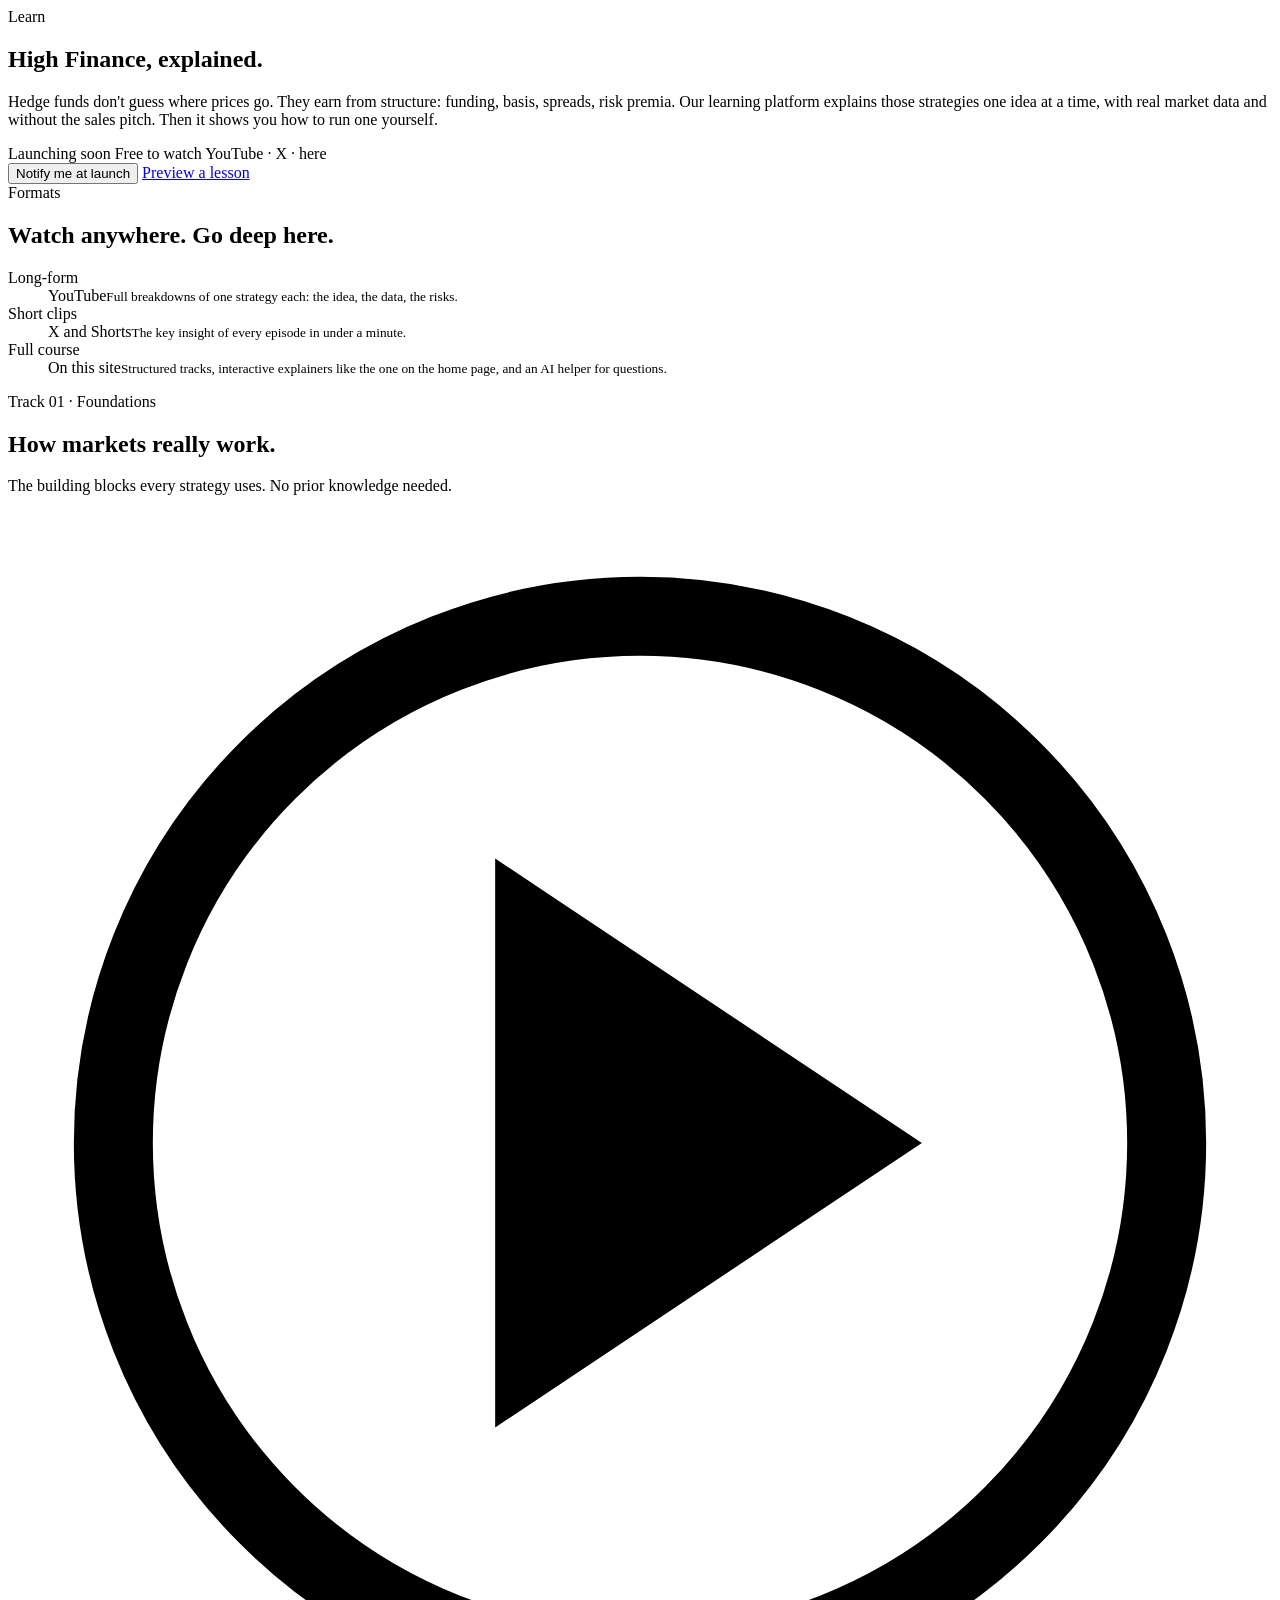
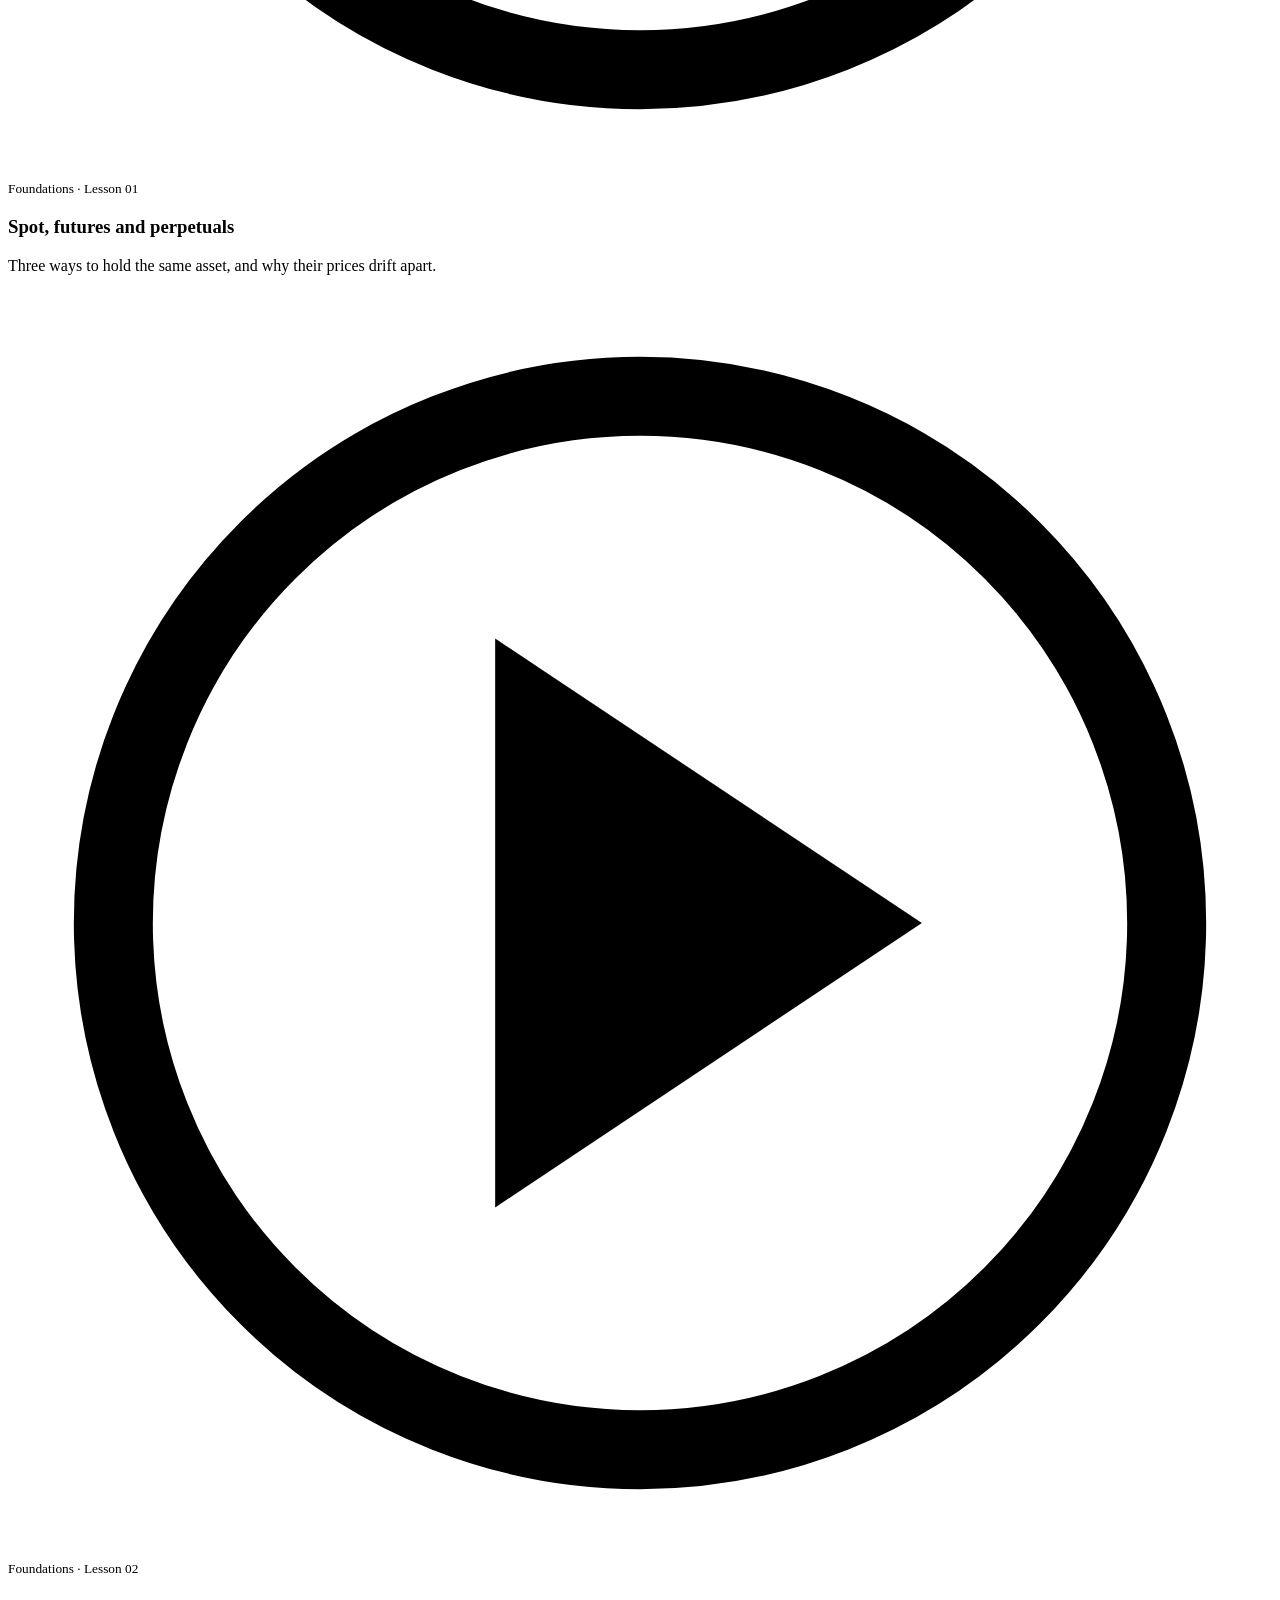
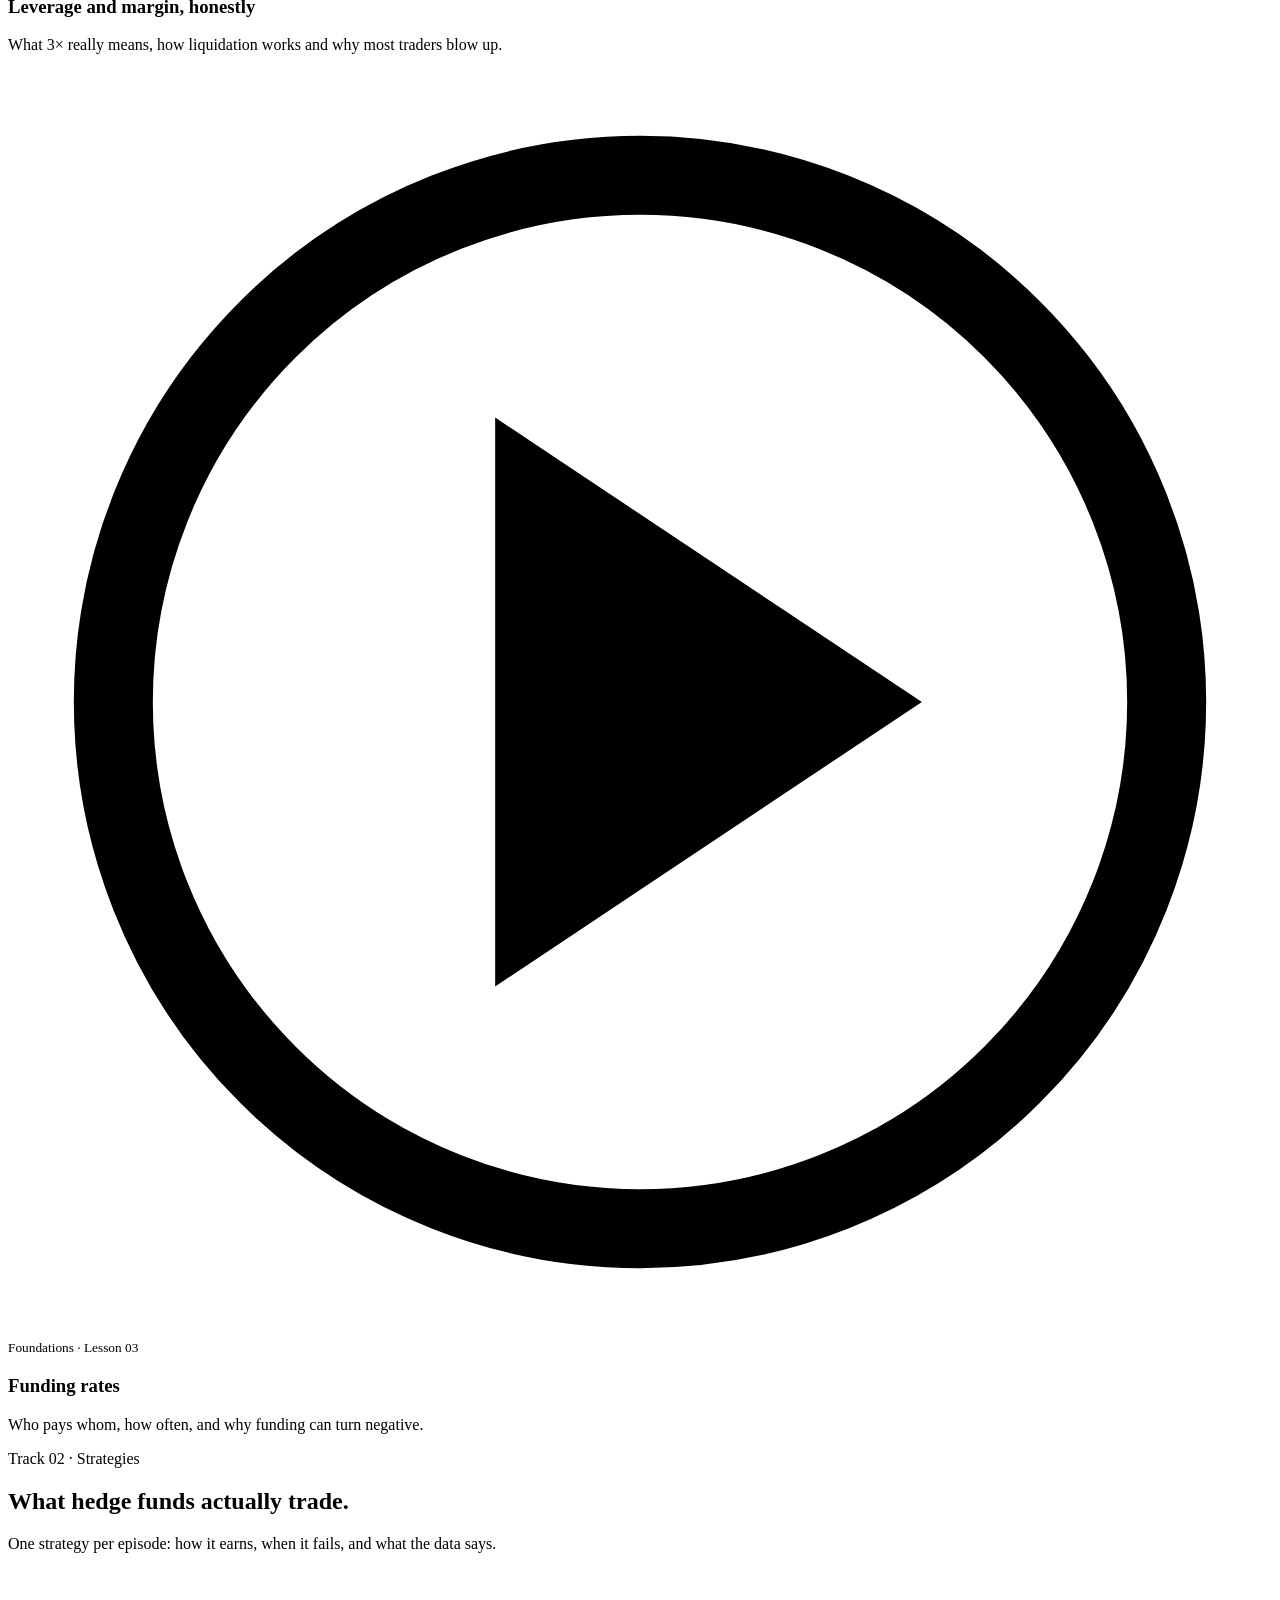
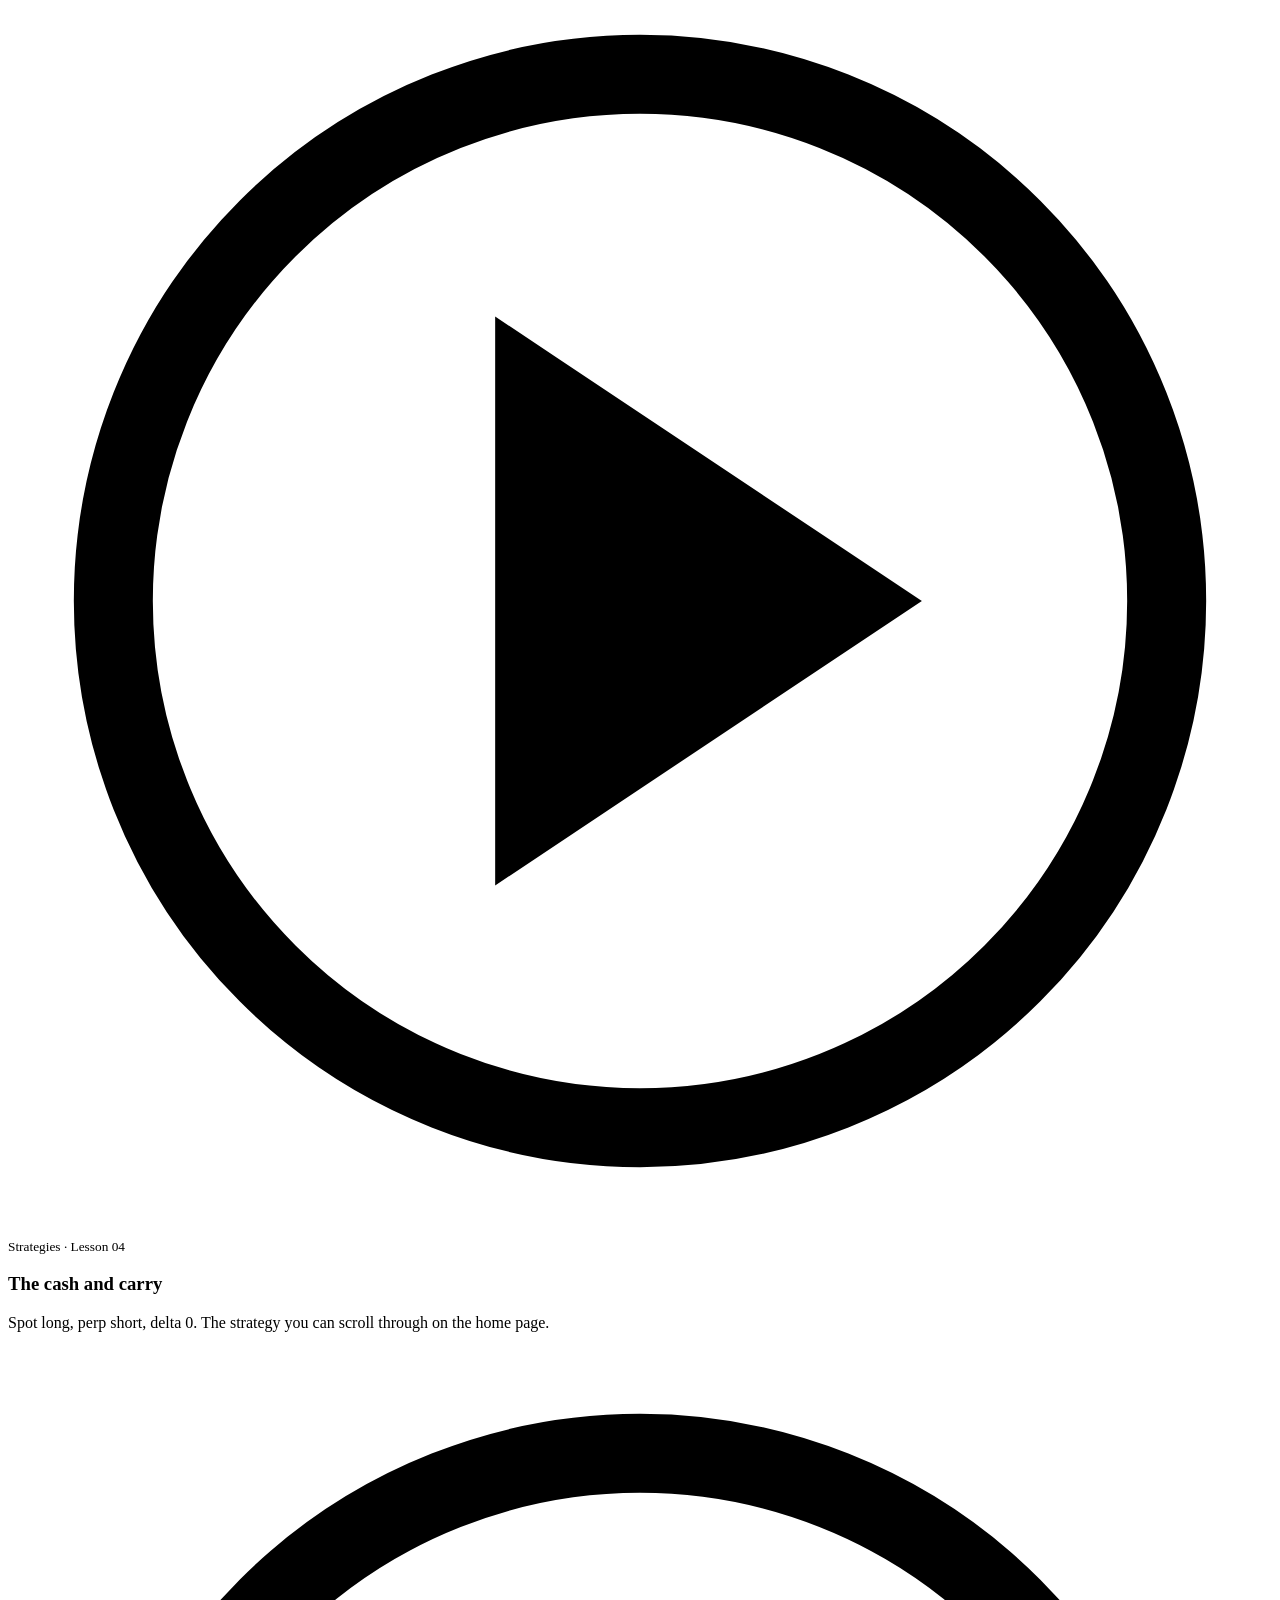
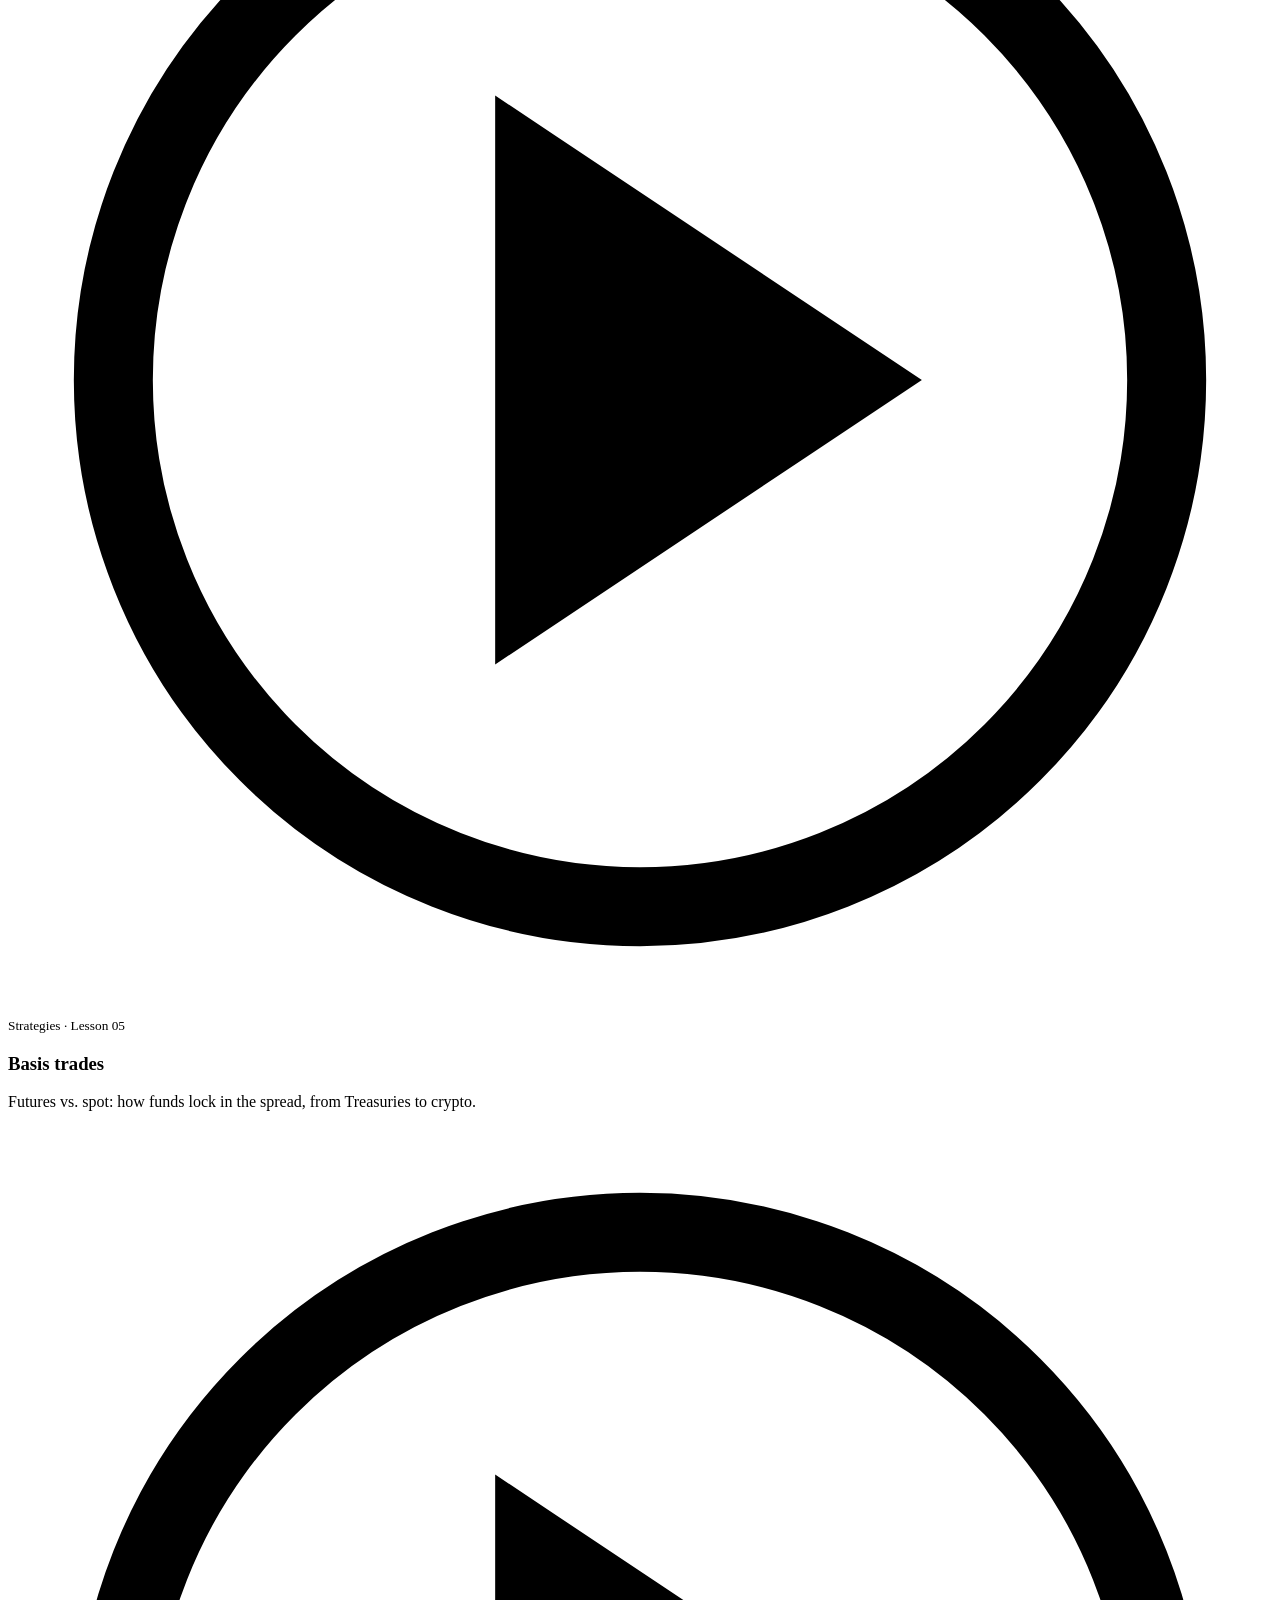
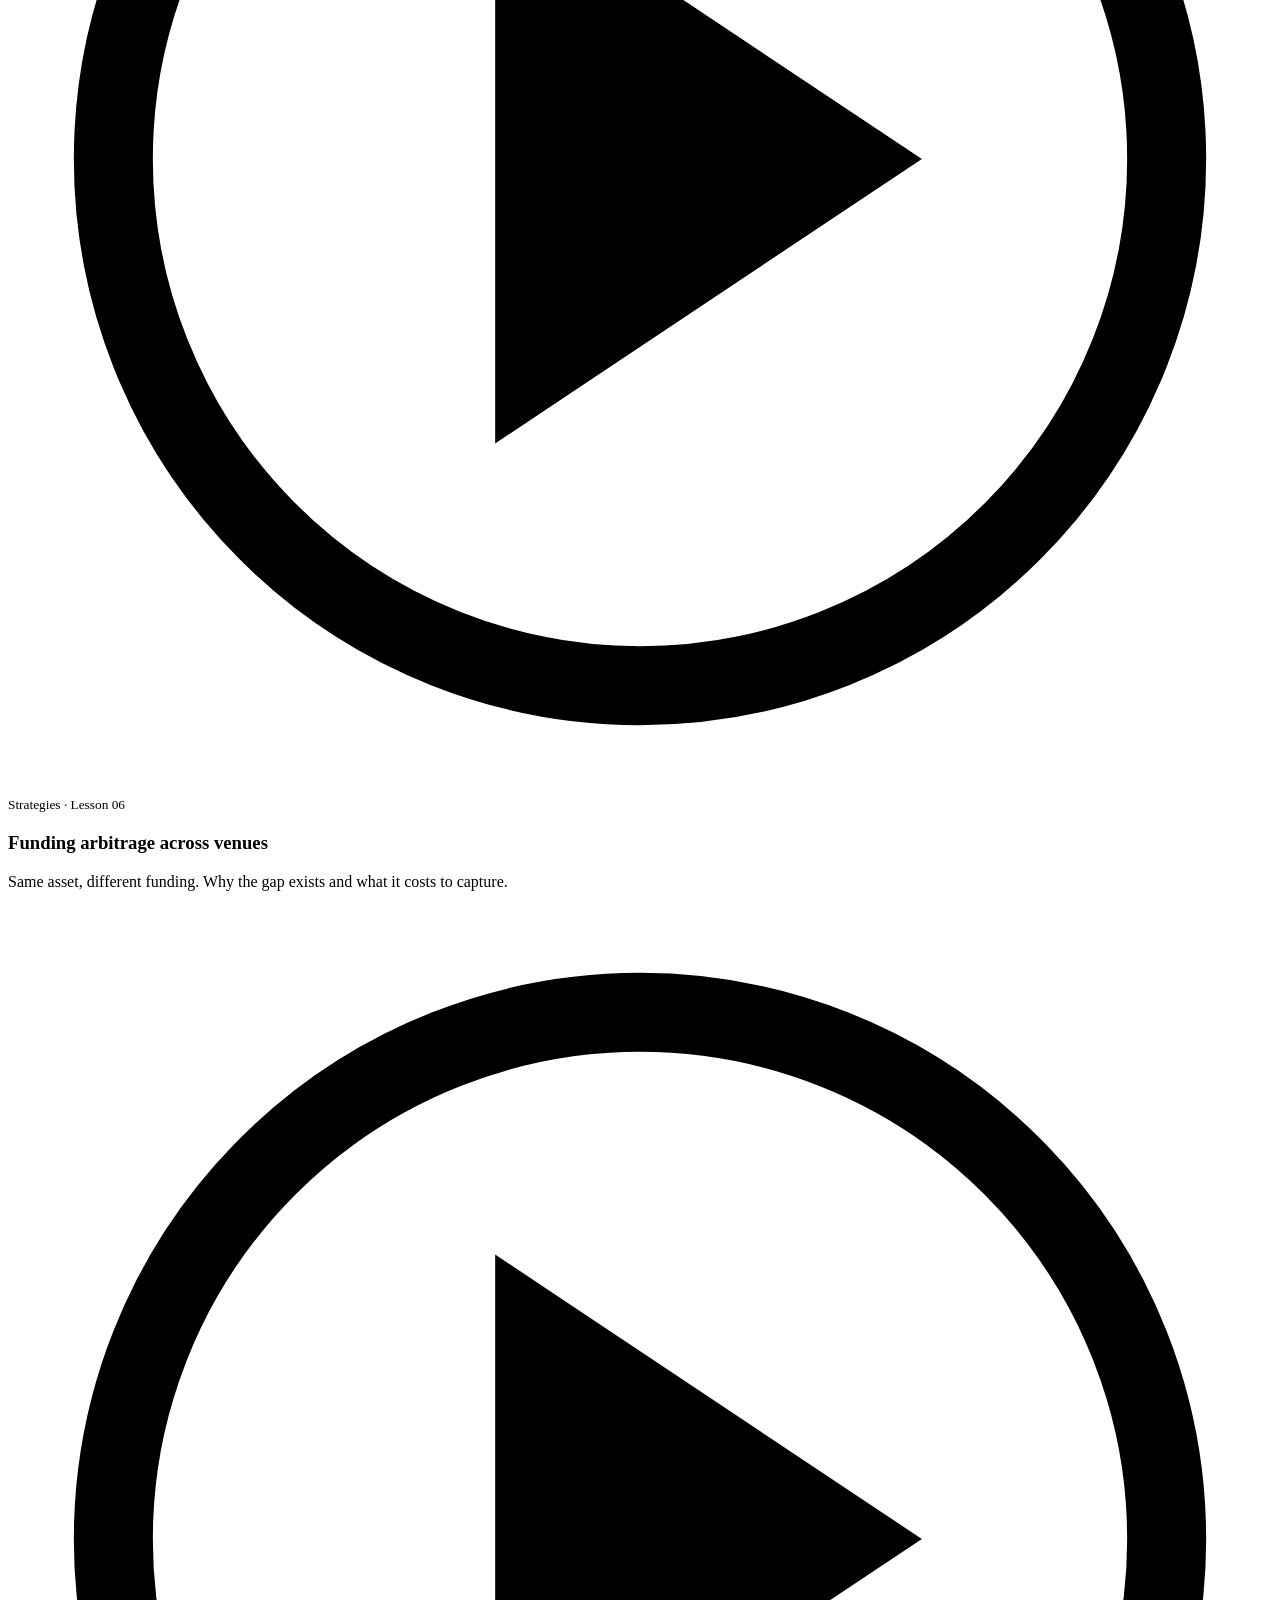
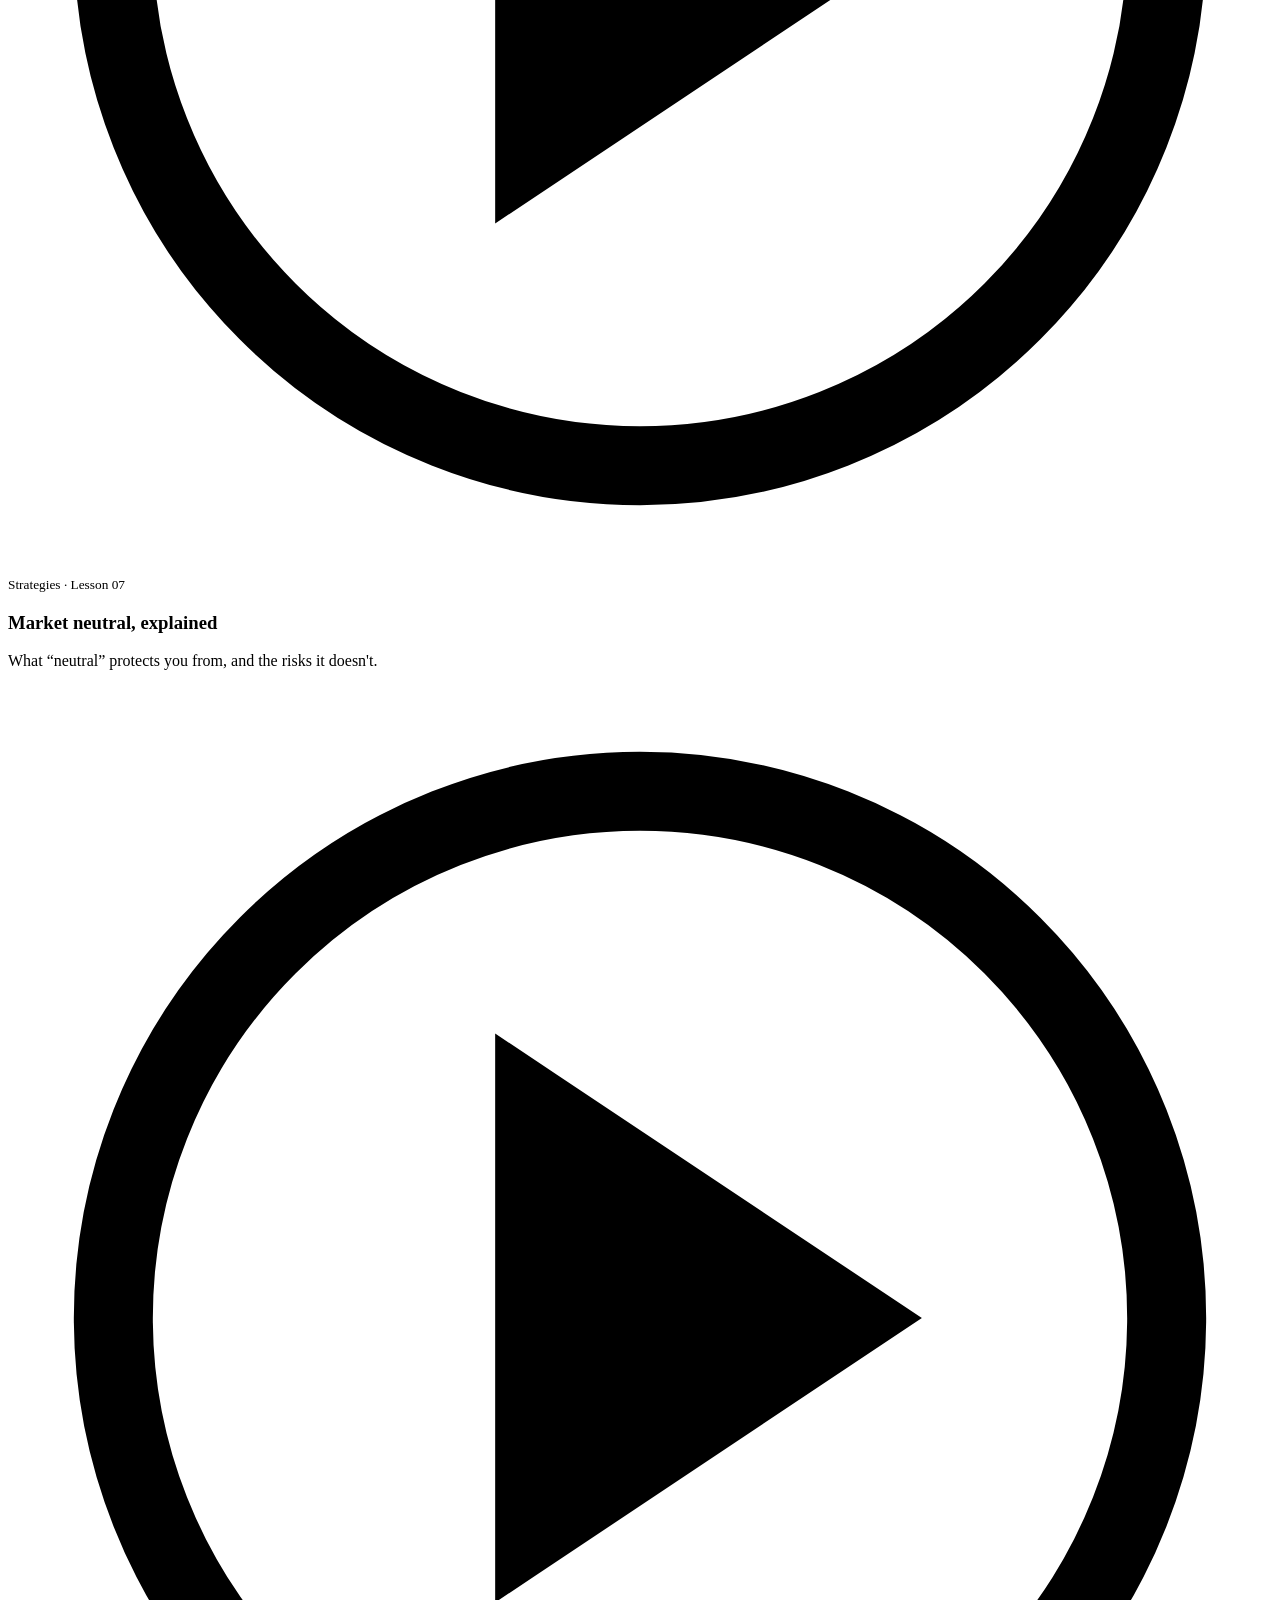
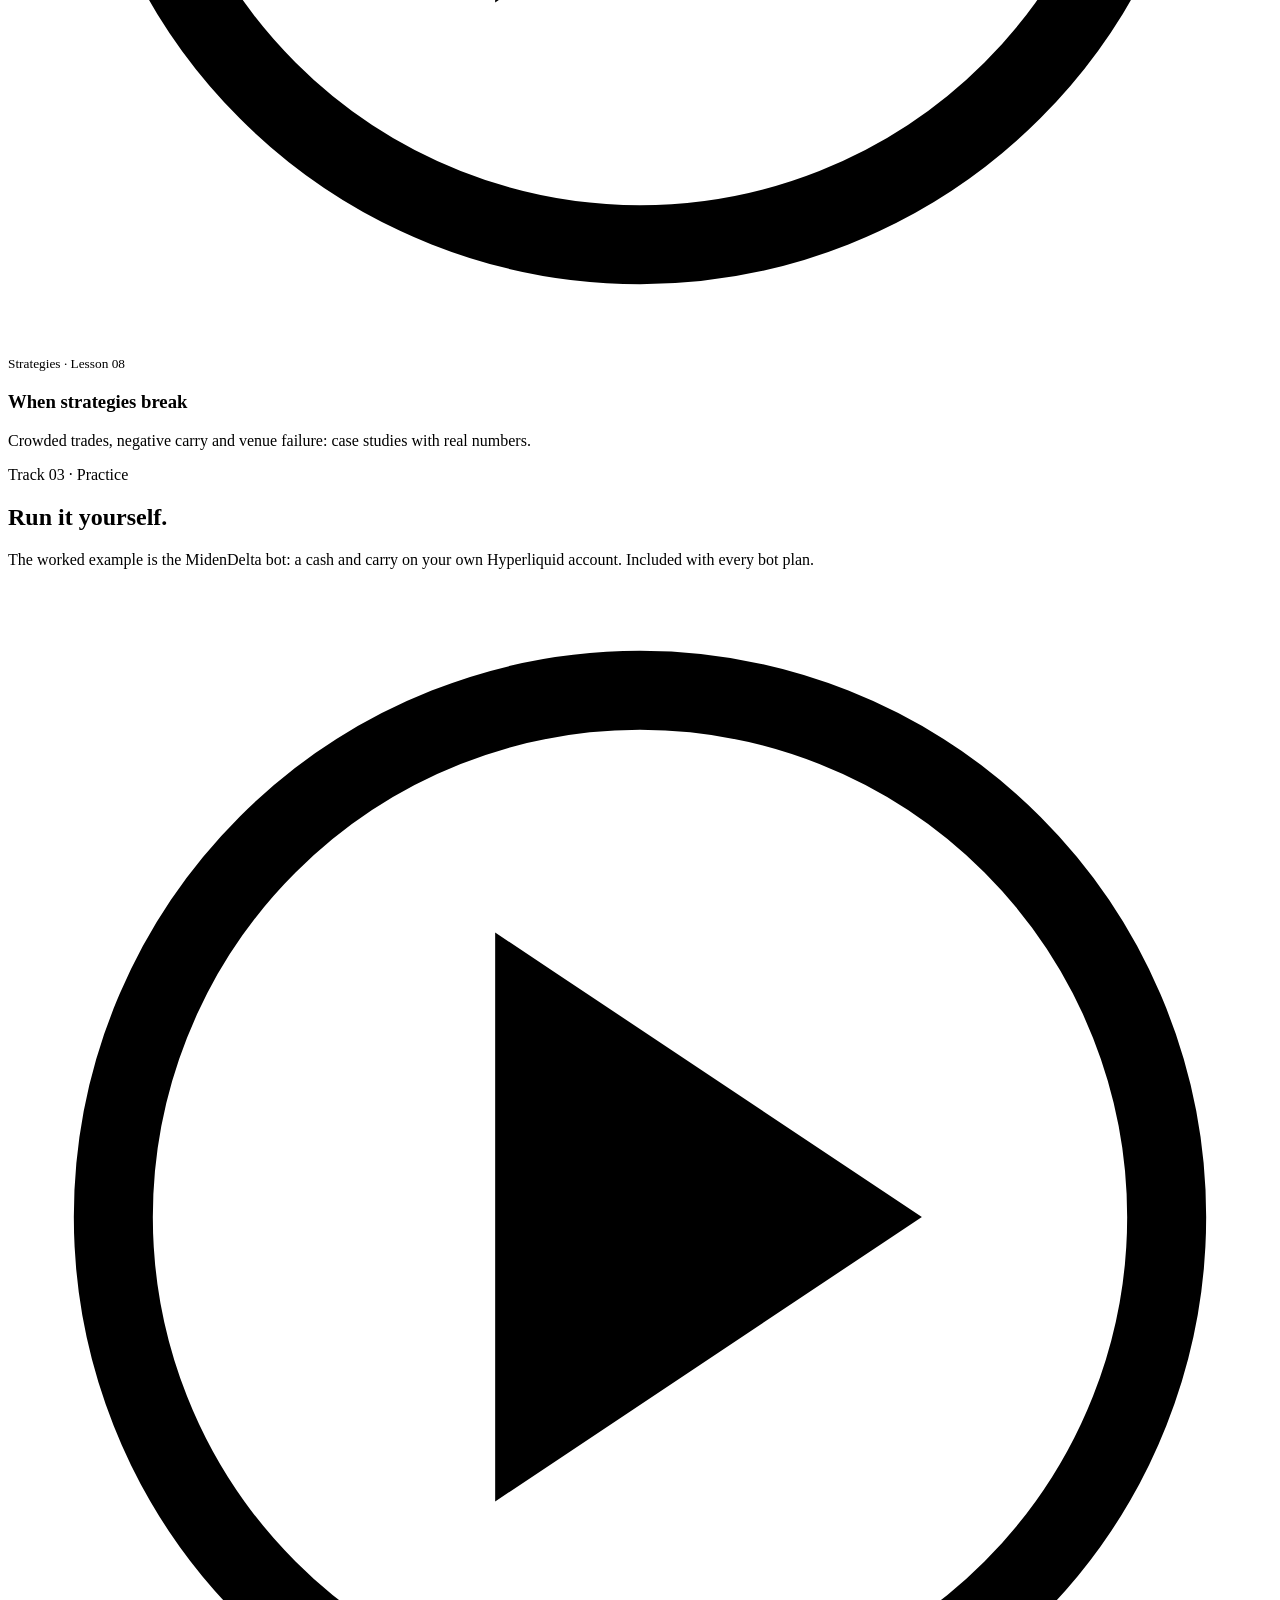
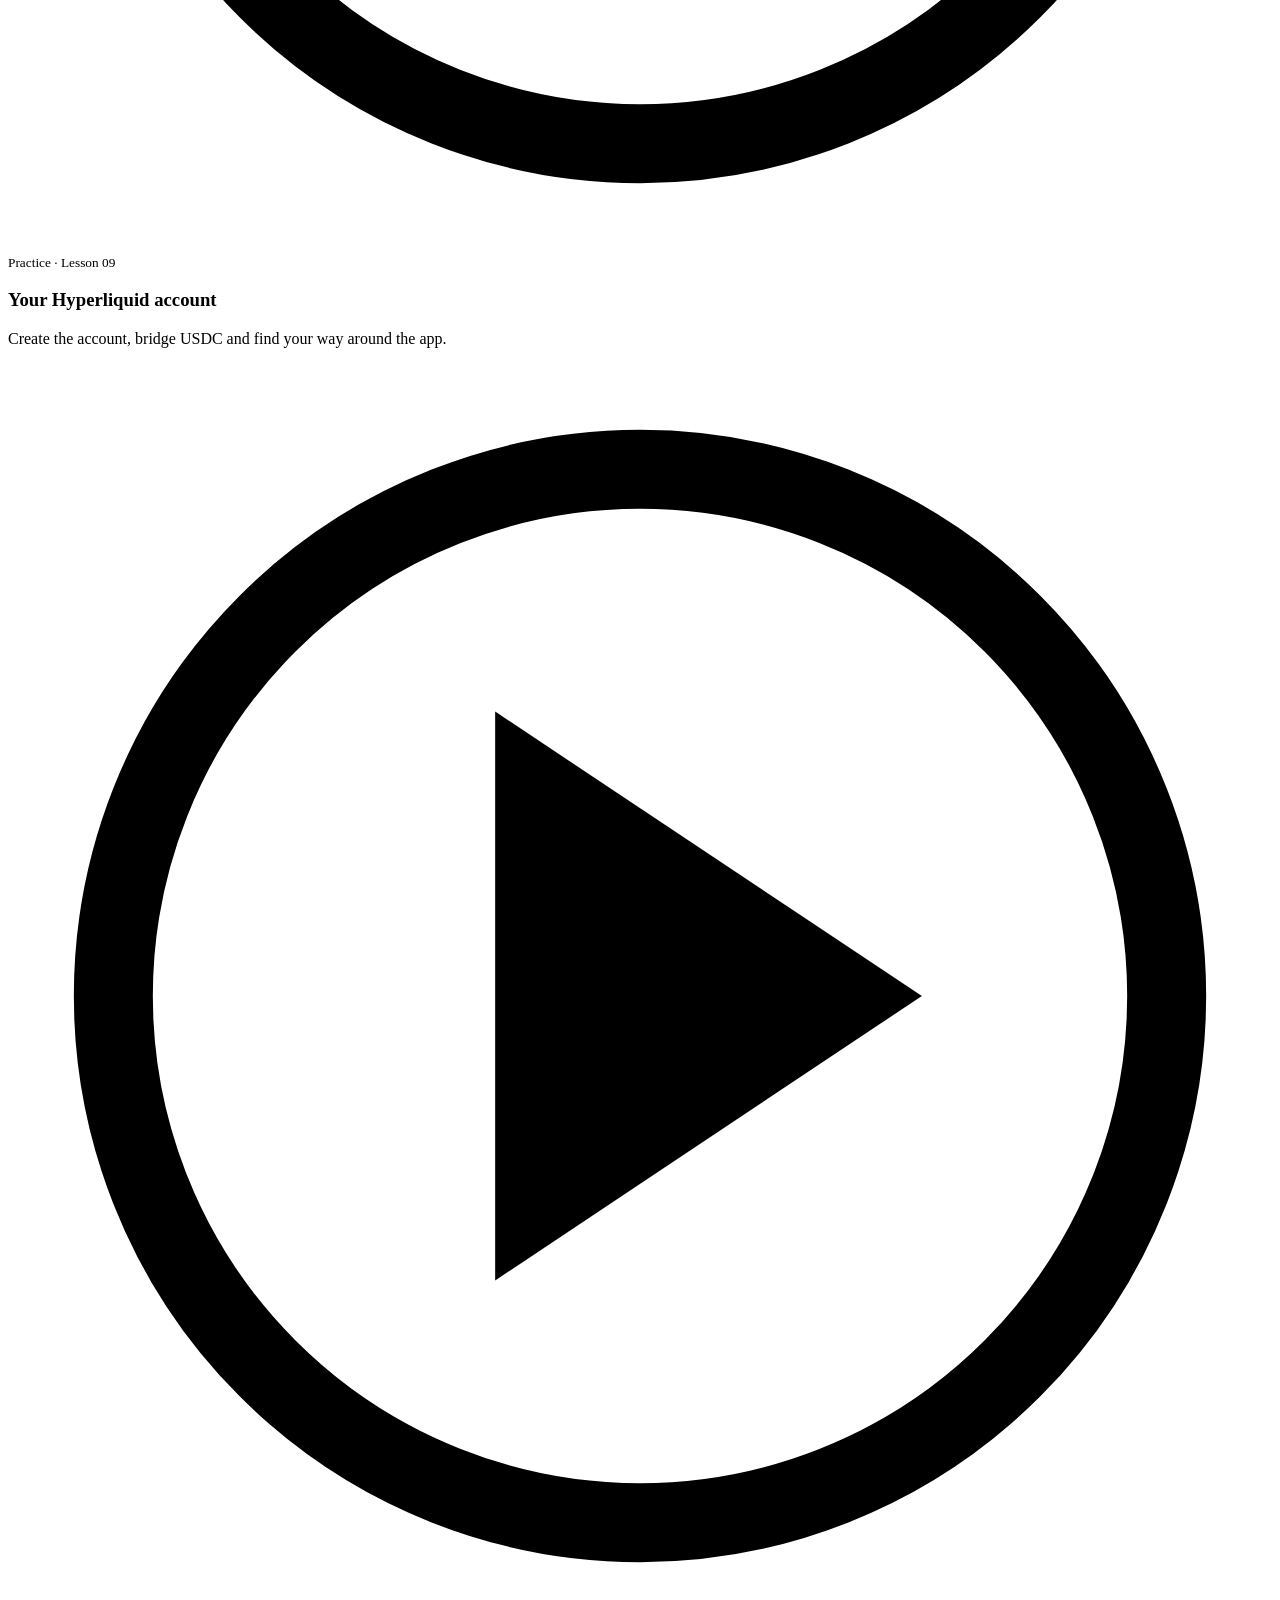
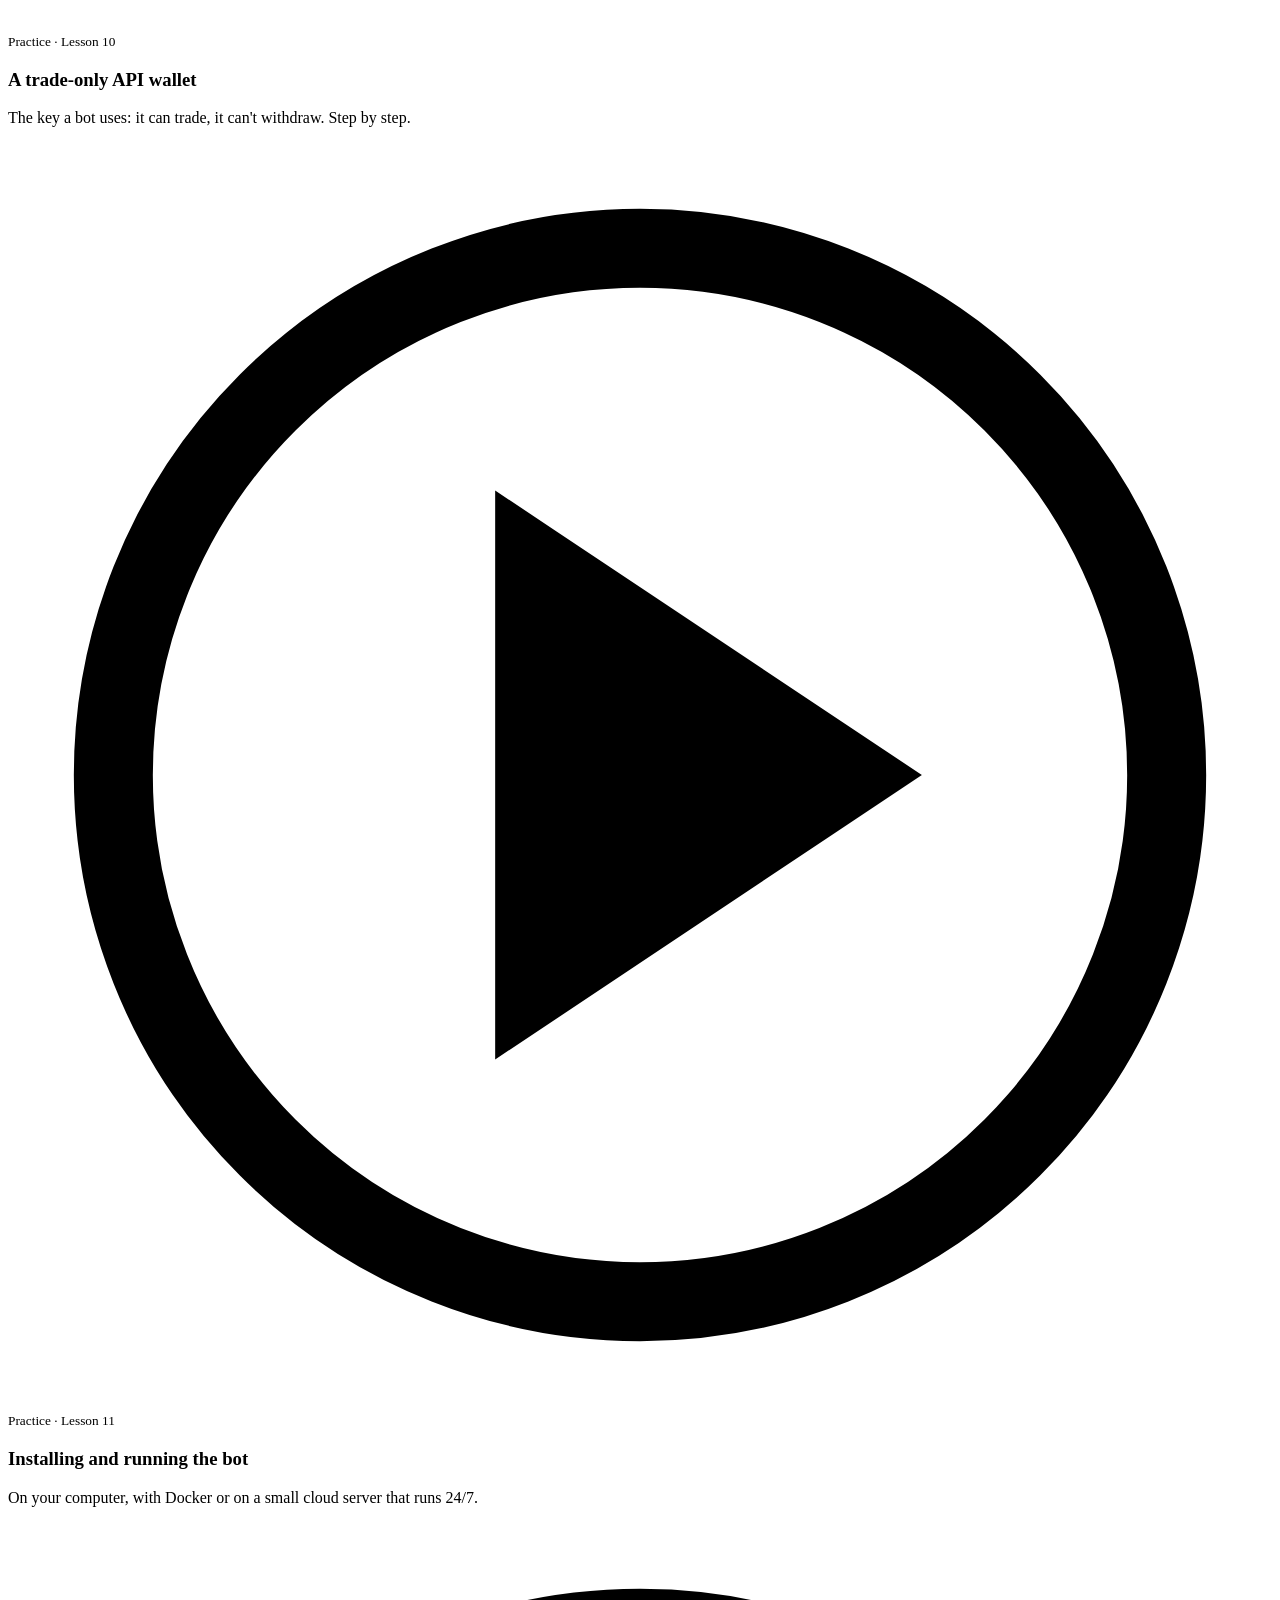
==== site/learn.html @ 09900211 "Reposition site as High Finance learning platform + bot - Launch popup now collects emails for the l" ====
<!doctype html>
<html lang="en">
<head>
  <meta charset="utf-8" />
  <meta name="viewport" content="width=device-width, initial-scale=1, viewport-fit=cover" />
  <title>Learn · High Finance, explained · MidenDelta</title>
  <meta name="description" content="The MidenDelta learning platform: how hedge funds actually make money, explained with real data. Free videos on YouTube and X, the full course and an AI helper here." />
  <meta name="theme-color" content="#000000" />
  <link rel="icon" href="data:image/svg+xml,%3Csvg xmlns='http://www.w3.org/2000/svg' viewBox='-50 -50 100 100'%3E%3Ccircle r='44' fill='none' stroke='%23a0a0a0' stroke-width='6'/%3E%3Cpath d='M0,-44 L38.105,22 L-38.105,22 Z' fill='none' stroke='%23a0a0a0' stroke-width='7' stroke-linejoin='miter'/%3E%3C/svg%3E" />
  <link rel="stylesheet" href="assets/css/fonts.css" />
  <link rel="stylesheet" href="assets/css/site.css" />
  <script type="importmap">{ "imports": { "lenis": "./assets/vendor/lenis.mjs" } }</script>
</head>
<body data-page="learn">
<main id="main">
  <section class="page-hero">
    <div class="wrap" style="position:relative">
      <span class="eyebrow reveal">Learn</span>
      <h1 class="reveal" data-delay="1">High Finance, explained.</h1>
      <p class="reveal" data-delay="2">Hedge funds don't guess where prices go. They earn from structure: funding, basis, spreads, risk premia. Our learning platform explains those strategies one idea at a time, with real market data and without the sales pitch. Then it shows you how to run one yourself.</p>
      <div class="status-strip reveal" data-delay="3">
        <span class="status-pill"><span class="dot ok"></span>Launching soon</span>
        <span class="status-pill">Free to watch</span>
        <span class="status-pill">YouTube · X · here</span>
      </div>
      <div class="hero-actions reveal" data-delay="3">
        <button type="button" class="btn btn-primary" data-notify>Notify me at launch</button>
        <a class="btn btn-ghost" href="./">Preview a lesson</a>
      </div>
    </div>
  </section>

  <section class="section" style="padding-top:0">
    <div class="wrap">
      <div class="section-head reveal"><span class="eyebrow">Formats</span><h2>Watch anywhere. Go deep here.</h2></div>
      <dl class="terms three reveal" data-delay="1">
        <div class="term"><dt>Long-form</dt><dd>YouTube<small>Full breakdowns of one strategy each: the idea, the data, the risks.</small></dd></div>
        <div class="term"><dt>Short clips</dt><dd>X and Shorts<small>The key insight of every episode in under a minute.</small></dd></div>
        <div class="term"><dt>Full course</dt><dd>On this site<small>Structured tracks, interactive explainers like the one on the home page, and an AI helper for questions.</small></dd></div>
      </dl>
    </div>
  </section>

  <section class="section" style="padding-top:0">
    <div class="wrap">
      <div class="section-head reveal"><span class="eyebrow">Track 01 · Foundations</span><h2>How markets really work.</h2><p>The building blocks every strategy uses. No prior knowledge needed.</p></div>
      <div class="modules">
        <article class="module reveal">
          <div class="thumb"><svg viewBox="0 0 24 24" fill="none" stroke="currentColor" stroke-width="1.5" aria-hidden="true"><circle cx="12" cy="12" r="10"/><path d="m10 8 6 4-6 4z" fill="currentColor"/></svg></div>
          <div class="body"><small>Foundations · Lesson 01</small><h3>Spot, futures and perpetuals</h3><p>Three ways to hold the same asset, and why their prices drift apart.</p></div>
        </article>
        <article class="module reveal">
          <div class="thumb"><svg viewBox="0 0 24 24" fill="none" stroke="currentColor" stroke-width="1.5" aria-hidden="true"><circle cx="12" cy="12" r="10"/><path d="m10 8 6 4-6 4z" fill="currentColor"/></svg></div>
          <div class="body"><small>Foundations · Lesson 02</small><h3>Leverage and margin, honestly</h3><p>What 3× really means, how liquidation works and why most traders blow up.</p></div>
        </article>
        <article class="module reveal">
          <div class="thumb"><svg viewBox="0 0 24 24" fill="none" stroke="currentColor" stroke-width="1.5" aria-hidden="true"><circle cx="12" cy="12" r="10"/><path d="m10 8 6 4-6 4z" fill="currentColor"/></svg></div>
          <div class="body"><small>Foundations · Lesson 03</small><h3>Funding rates</h3><p>Who pays whom, how often, and why funding can turn negative.</p></div>
        </article>
      </div>
    </div>
  </section>

  <section class="section" style="padding-top:0">
    <div class="wrap">
      <div class="section-head reveal"><span class="eyebrow">Track 02 · Strategies</span><h2>What hedge funds actually trade.</h2><p>One strategy per episode: how it earns, when it fails, and what the data says.</p></div>
      <div class="modules">
        <article class="module reveal">
          <div class="thumb"><svg viewBox="0 0 24 24" fill="none" stroke="currentColor" stroke-width="1.5" aria-hidden="true"><circle cx="12" cy="12" r="10"/><path d="m10 8 6 4-6 4z" fill="currentColor"/></svg></div>
          <div class="body"><small>Strategies · Lesson 04</small><h3>The cash and carry</h3><p>Spot long, perp short, delta 0. The strategy you can scroll through on the home page.</p></div>
        </article>
        <article class="module reveal">
          <div class="thumb"><svg viewBox="0 0 24 24" fill="none" stroke="currentColor" stroke-width="1.5" aria-hidden="true"><circle cx="12" cy="12" r="10"/><path d="m10 8 6 4-6 4z" fill="currentColor"/></svg></div>
          <div class="body"><small>Strategies · Lesson 05</small><h3>Basis trades</h3><p>Futures vs. spot: how funds lock in the spread, from Treasuries to crypto.</p></div>
        </article>
        <article class="module reveal">
          <div class="thumb"><svg viewBox="0 0 24 24" fill="none" stroke="currentColor" stroke-width="1.5" aria-hidden="true"><circle cx="12" cy="12" r="10"/><path d="m10 8 6 4-6 4z" fill="currentColor"/></svg></div>
          <div class="body"><small>Strategies · Lesson 06</small><h3>Funding arbitrage across venues</h3><p>Same asset, different funding. Why the gap exists and what it costs to capture.</p></div>
        </article>
        <article class="module reveal">
          <div class="thumb"><svg viewBox="0 0 24 24" fill="none" stroke="currentColor" stroke-width="1.5" aria-hidden="true"><circle cx="12" cy="12" r="10"/><path d="m10 8 6 4-6 4z" fill="currentColor"/></svg></div>
          <div class="body"><small>Strategies · Lesson 07</small><h3>Market neutral, explained</h3><p>What “neutral” protects you from, and the risks it doesn't.</p></div>
        </article>
        <article class="module reveal">
          <div class="thumb"><svg viewBox="0 0 24 24" fill="none" stroke="currentColor" stroke-width="1.5" aria-hidden="true"><circle cx="12" cy="12" r="10"/><path d="m10 8 6 4-6 4z" fill="currentColor"/></svg></div>
          <div class="body"><small>Strategies · Lesson 08</small><h3>When strategies break</h3><p>Crowded trades, negative carry and venue failure: case studies with real numbers.</p></div>
        </article>
      </div>
    </div>
  </section>

  <section class="section" style="padding-top:0">
    <div class="wrap">
      <div class="section-head reveal"><span class="eyebrow">Track 03 · Practice</span><h2>Run it yourself.</h2><p>The worked example is the MidenDelta bot: a cash and carry on your own Hyperliquid account. Included with every bot plan.</p></div>
      <div class="modules">
        <article class="module reveal">
          <div class="thumb"><svg viewBox="0 0 24 24" fill="none" stroke="currentColor" stroke-width="1.5" aria-hidden="true"><circle cx="12" cy="12" r="10"/><path d="m10 8 6 4-6 4z" fill="currentColor"/></svg></div>
          <div class="body"><small>Practice · Lesson 09</small><h3>Your Hyperliquid account</h3><p>Create the account, bridge USDC and find your way around the app.</p></div>
        </article>
        <article class="module reveal">
          <div class="thumb"><svg viewBox="0 0 24 24" fill="none" stroke="currentColor" stroke-width="1.5" aria-hidden="true"><circle cx="12" cy="12" r="10"/><path d="m10 8 6 4-6 4z" fill="currentColor"/></svg></div>
          <div class="body"><small>Practice · Lesson 10</small><h3>A trade-only API wallet</h3><p>The key a bot uses: it can trade, it can't withdraw. Step by step.</p></div>
        </article>
        <article class="module reveal">
          <div class="thumb"><svg viewBox="0 0 24 24" fill="none" stroke="currentColor" stroke-width="1.5" aria-hidden="true"><circle cx="12" cy="12" r="10"/><path d="m10 8 6 4-6 4z" fill="currentColor"/></svg></div>
          <div class="body"><small>Practice · Lesson 11</small><h3>Installing and running the bot</h3><p>On your computer, with Docker or on a small cloud server that runs 24/7.</p></div>
        </article>
        <article class="module reveal">
          <div class="thumb"><svg viewBox="0 0 24 24" fill="none" stroke="currentColor" stroke-width="1.5" aria-hidden="true"><circle cx="12" cy="12" r="10"/><path d="m10 8 6 4-6 4z" fill="currentColor"/></svg></div>
          <div class="body"><small>Practice · Lesson 12</small><h3>Reading the log and winding down</h3><p>Every action in plain language, and how to close out cleanly.</p></div>
        </article>
      </div>
    </div>
  </section>

  <section class="section" style="padding-top:0">
    <div class="wrap helper">
      <div class="section-head reveal" style="margin:0">
        <span class="eyebrow">AI helper</span>
        <h2>Stuck? Ask.</h2>
        <p>The helper knows every lesson, the documentation and, if you run the bot and share it, your bot's log. It re-explains a concept another way, walks you through setup and helps you fix errors.</p>
        <p class="price-note" style="margin-top:16px">You'll be talking to an AI, not a person. It explains how the software works; it doesn't give investment advice or tell you how much to invest. Coming with the platform launch.</p>
      </div>
      <div class="chat reveal" data-delay="1" aria-label="Example conversation with the AI helper">
        <span class="tag">Example</span>
        <div class="msg me">The bot says "margin top-up 1,200 USDC". Did I lose money?</div>
        <div class="msg">No. ETH rose, so your short lost value while your spot ETH gained the same amount. The bot sold 1,200 USDC of the spot gain and moved it to the short's margin, so it stays far from liquidation. Your total is unchanged, apart from funding and fees.</div>
        <div class="msg me">Should I raise leverage to earn more?</div>
        <div class="msg">I can't advise you on that. What I can explain: higher leverage puts more of your capital into the trade, but leaves the short with less margin, so a sharp ETH rally gets it closer to liquidation. Lesson 06 covers the trade-off.</div>
      </div>
    </div>
  </section>

  <section class="section" style="padding-top:0">
    <div class="wrap">
      <div class="cta-band reveal">
        <div>
          <span class="eyebrow">Launching soon</span>
          <h2>Get the first episode first.</h2>
          <p>Leave your email and we'll tell you the day the platform goes live. Early members also get 20% off the bot at launch.</p>
          <div class="actions">
            <button type="button" class="btn btn-primary" data-notify>Notify me at launch</button>
            <a class="btn btn-ghost" href="pricing.html">Bot plans</a>
          </div>
        </div>
        <div class="cta-mark" data-logo role="img" aria-label="MidenDelta mark: a delta inside a circle"></div>
      </div>
    </div>
  </section>
</main>
<script type="module" src="assets/js/page.js"></script>
</body>
</html>
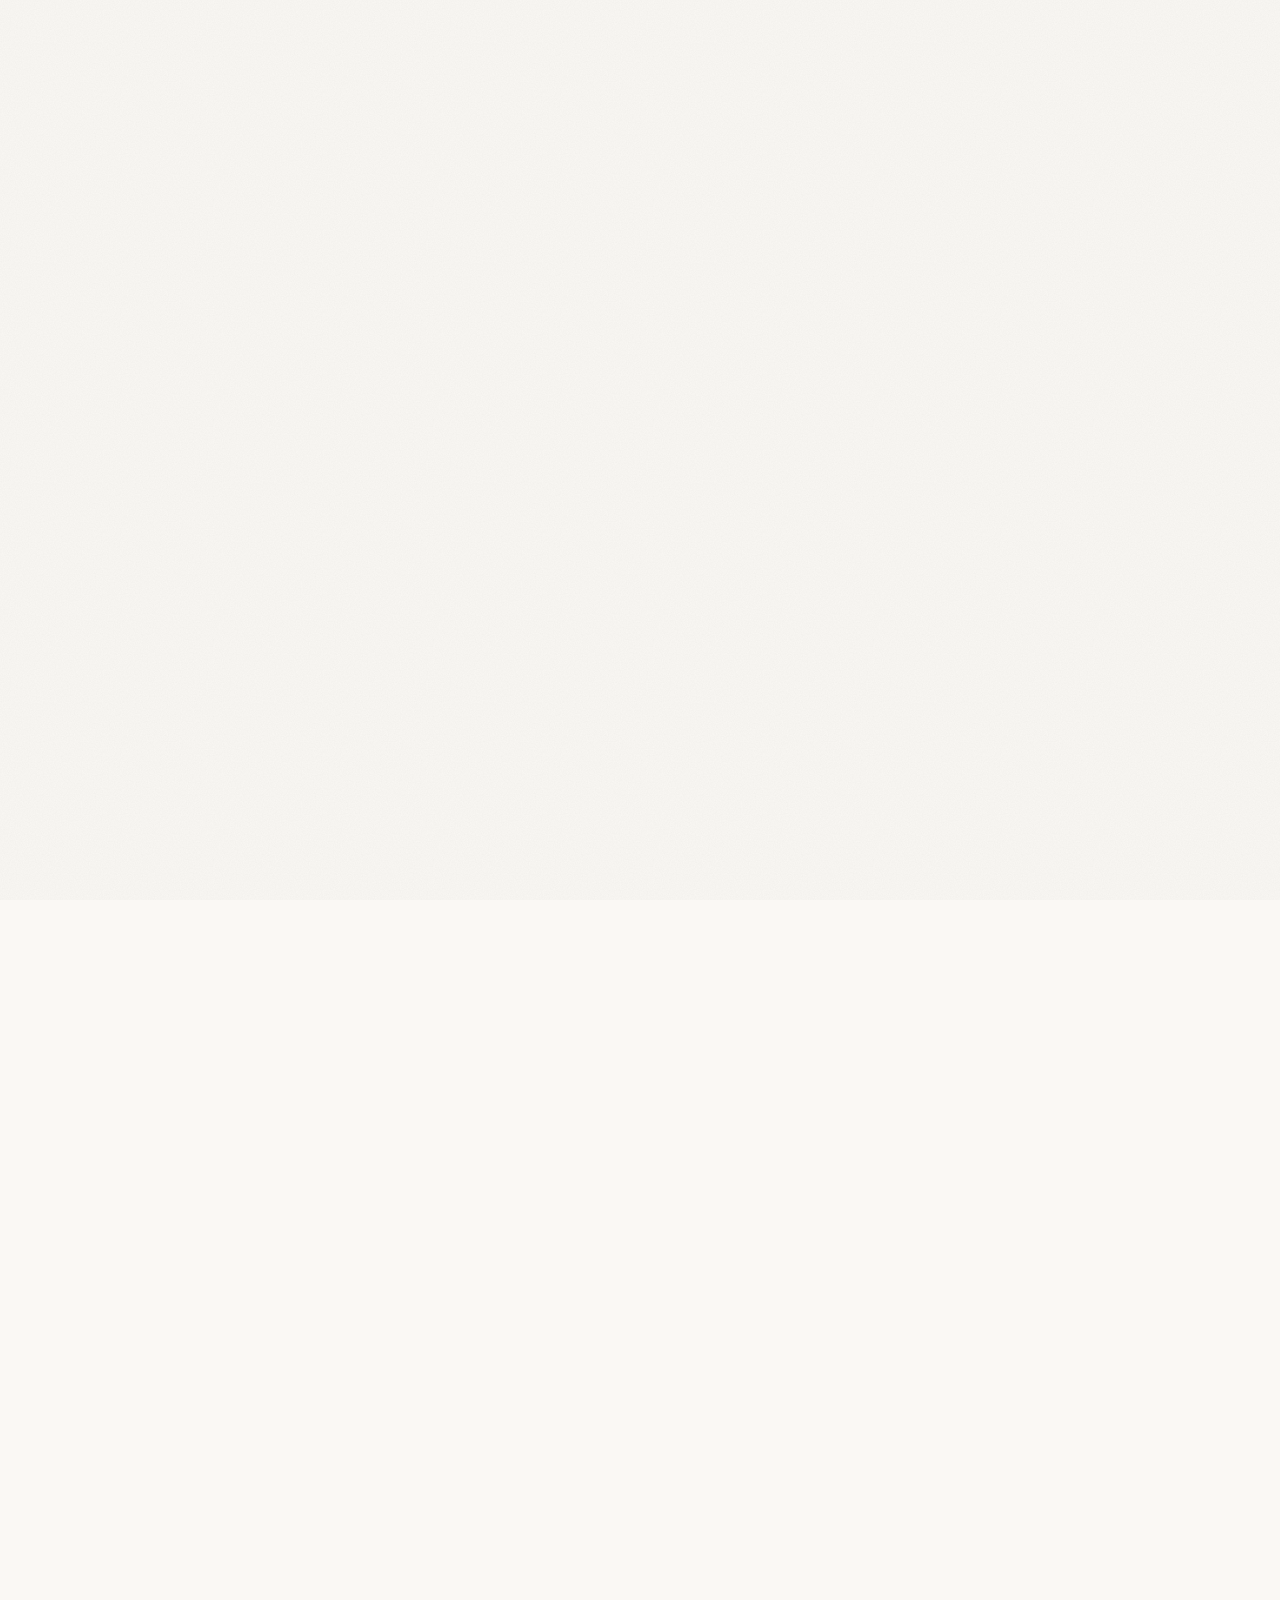
==== commit 58083168: "Add files via upload" ====
--- a/site/learn.html
+++ b/site/learn.html
@@ -91,7 +91,7 @@
 
   <section class="section" style="padding-top:0">
     <div class="wrap">
-      <div class="section-head reveal"><span class="eyebrow">Track 03 · Practice</span><h2>Run it yourself.</h2><p>The worked example is the MidenDelta bot: a cash and carry on your own Hyperliquid account. Included with every bot plan.</p></div>
+      <div class="section-head reveal"><span class="eyebrow">Track 03 · Practice</span><h2>From theory to a real position.</h2><p>The worked example runs all the way through: a cash and carry on a live Hyperliquid account, with every number checked against the market rather than a slide.</p></div>
       <div class="modules">
         <article class="module reveal">
           <div class="thumb"><svg viewBox="0 0 24 24" fill="none" stroke="currentColor" stroke-width="1.5" aria-hidden="true"><circle cx="12" cy="12" r="10"/><path d="m10 8 6 4-6 4z" fill="currentColor"/></svg></div>
@@ -99,11 +99,11 @@
         </article>
         <article class="module reveal">
           <div class="thumb"><svg viewBox="0 0 24 24" fill="none" stroke="currentColor" stroke-width="1.5" aria-hidden="true"><circle cx="12" cy="12" r="10"/><path d="m10 8 6 4-6 4z" fill="currentColor"/></svg></div>
-          <div class="body"><small>Practice · Lesson 10</small><h3>A trade-only API wallet</h3><p>The key a bot uses: it can trade, it can't withdraw. Step by step.</p></div>
+          <div class="body"><small>Practice · Lesson 10</small><h3>A trade-only API wallet</h3><p>A key that can trade but cannot withdraw. Why that distinction is the whole security model, and how to create one.</p></div>
         </article>
         <article class="module reveal">
           <div class="thumb"><svg viewBox="0 0 24 24" fill="none" stroke="currentColor" stroke-width="1.5" aria-hidden="true"><circle cx="12" cy="12" r="10"/><path d="m10 8 6 4-6 4z" fill="currentColor"/></svg></div>
-          <div class="body"><small>Practice · Lesson 11</small><h3>Installing and running the bot</h3><p>On your computer, with Docker or on a small cloud server that runs 24/7.</p></div>
+          <div class="body"><small>Practice · Lesson 11</small><h3>Keeping a position hedged</h3><p>What has to be watched, how often, and what goes wrong when nobody is watching.</p></div>
         </article>
         <article class="module reveal">
           <div class="thumb"><svg viewBox="0 0 24 24" fill="none" stroke="currentColor" stroke-width="1.5" aria-hidden="true"><circle cx="12" cy="12" r="10"/><path d="m10 8 6 4-6 4z" fill="currentColor"/></svg></div>
@@ -118,13 +118,13 @@
       <div class="section-head reveal" style="margin:0">
         <span class="eyebrow">AI helper</span>
         <h2>Stuck? Ask.</h2>
-        <p>The helper knows every lesson, the documentation and, if you run the bot and share it, your bot's log. It re-explains a concept another way, walks you through setup and helps you fix errors.</p>
+        <p>The helper knows every lesson and all the course material. It re-explains a concept another way, works through the maths with you, and answers the questions you would otherwise have to ask a forum.</p>
         <p class="price-note" style="margin-top:16px">You'll be talking to an AI, not a person. It explains how the software works; it doesn't give investment advice or tell you how much to invest. Coming with the platform launch.</p>
       </div>
       <div class="chat reveal" data-delay="1" aria-label="Example conversation with the AI helper">
         <span class="tag">Example</span>
-        <div class="msg me">The bot says "margin top-up 1,200 USDC". Did I lose money?</div>
-        <div class="msg">No. ETH rose, so your short lost value while your spot ETH gained the same amount. The bot sold 1,200 USDC of the spot gain and moved it to the short's margin, so it stays far from liquidation. Your total is unchanged, apart from funding and fees.</div>
+        <div class="msg me">My position moved 1,200 USDC into margin. Did I lose money?</div>
+        <div class="msg">No. ETH rose, so the short lost value while your spot ETH gained the same amount. Selling 1,200 USDC of that spot gain and moving it into the short's margin keeps it far from liquidation. Your total is unchanged, apart from funding and fees.</div>
         <div class="msg me">Should I raise leverage to earn more?</div>
         <div class="msg">I can't advise you on that. What I can explain: higher leverage puts more of your capital into the trade, but leaves the short with less margin, so a sharp ETH rally gets it closer to liquidation. Lesson 06 covers the trade-off.</div>
       </div>
@@ -137,10 +137,9 @@
         <div>
           <span class="eyebrow">Launching soon</span>
           <h2>Get the first episode first.</h2>
-          <p>Leave your email and we'll tell you the day the platform goes live. Early members also get 20% off the bot at launch.</p>
+          <p>Leave your email and we'll tell you the day the platform goes live. Nothing else — no newsletter you didn't ask for.</p>
           <div class="actions">
             <button type="button" class="btn btn-primary" data-notify>Notify me at launch</button>
-            <a class="btn btn-ghost" href="pricing.html">Bot plans</a>
           </div>
         </div>
         <div class="cta-mark" data-logo role="img" aria-label="MidenDelta mark: a delta inside a circle"></div>
--- a/site/assets/css/site.css
+++ b/site/assets/css/site.css
@@ -0,0 +1,531 @@
+/* MidenDelta — monochrome.
+   Black, white and graphite only. Long vs. short is carried by filled vs. hollow marks, never by hue.
+   One family (Geist); Geist Mono is reserved for on-chain data: prices, deltas, formulas. */
+:root {
+  /* Paper and ink. Long vs. short is still carried by filled vs. hollow marks,
+     never by hue — the accent belongs to actions, not to data. */
+  --paper: #faf8f4;        /* the ground */
+  --ink: #141a2e;          /* the darkest text and the primary surface */
+  --accent: #2f4bff;       /* actions only: primary buttons, links, live state */
+  --accent-press: #2439d4;
+  --accent-soft: #e8ebff;
+
+  /* Neutrals, from strongest text to faintest surface. The numbers read as
+     distance from the ground, so the ramp keeps its meaning after the flip. */
+  --g-200: #2a3142;        /* text just under full ink */
+  --g-300: #4a5468;        /* secondary text */
+  --g-400: #6b7589;        /* muted text, small marks */
+  --g-600: #a8b0bf;        /* at-rest menu links, disabled copy */
+  --g-800: #d8dce4;        /* oversized decorative type */
+  --g-900: #edeff2;        /* photo and media surfaces */
+  --g-950: #f3f1ec;        /* cards, a half step off the ground */
+
+  --bg: var(--paper);
+  --text: var(--ink);
+  --text-2: var(--g-300);
+  --muted: var(--g-400);
+  --line: rgba(20, 26, 46, 0.12);
+  --line-strong: rgba(20, 26, 46, 0.24);
+
+  --font: "Geist", ui-sans-serif, system-ui, -apple-system, sans-serif;
+  --font-mono: "Geist Mono", ui-monospace, SFMono-Regular, monospace;
+
+  --radius: 14px;
+  --radius-lg: 22px;
+  --gutter: clamp(16px, 5vw, 72px);
+  --maxw: 1240px;
+  --ease-out: cubic-bezier(0.16, 1, 0.3, 1);
+  --ease-io: cubic-bezier(0.65, 0, 0.35, 1);
+  color-scheme: light;
+}
+
+@view-transition { navigation: auto; }
+::view-transition-old(root) { animation: vt-out 0.35s var(--ease-io) both; }
+::view-transition-new(root) { animation: vt-in 0.6s var(--ease-out) both; }
+@keyframes vt-out { to { opacity: 0; } }
+@keyframes vt-in { from { opacity: 0; } }
+
+*, *::before, *::after { box-sizing: border-box; }
+html { -webkit-text-size-adjust: 100%; }
+html.lenis, html.lenis body { height: auto; }
+.lenis.lenis-smooth { scroll-behavior: auto !important; }
+body {
+  margin: 0; background: var(--bg); color: var(--text);
+  font-family: var(--font); font-size: 16px; line-height: 1.6; font-weight: 400;
+  -webkit-font-smoothing: antialiased; overflow-x: hidden;
+}
+/* Photographic grain over everything — static.
+   It used to animate (grain 1.2s steps(4) infinite), which repainted a
+   full-screen composited layer about three times a second, on top of the WebGL
+   canvas, on every page. Holding it still keeps the texture and gives the
+   frame budget back. */
+body::after {
+  content: ""; position: fixed; inset: 0; z-index: 150; pointer-events: none; opacity: 0.045; mix-blend-mode: multiply;
+  background-image: url("data:image/svg+xml,%3Csvg xmlns='http://www.w3.org/2000/svg' width='220' height='220'%3E%3Cfilter id='n'%3E%3CfeTurbulence type='fractalNoise' baseFrequency='.85' numOctaves='3' stitchTiles='stitch'/%3E%3CfeColorMatrix values='0 0 0 0 0 0 0 0 0 0 0 0 0 0 0 0 0 0 .7 0'/%3E%3C/filter%3E%3Crect width='100%25' height='100%25' filter='url(%23n)'/%3E%3C/svg%3E");
+}
+
+img { max-width: 100%; display: block; }
+[hidden] { display: none !important; }
+a { color: inherit; }
+.wrap p a, .term small a, .fine a, .legal-links a:hover { color: var(--accent); }
+button, input, select, textarea { font: inherit; color: inherit; }
+::selection { background: var(--ink); color: var(--paper); }
+:focus-visible { outline: 1.5px solid var(--ink); outline-offset: 3px; border-radius: 6px; }
+
+.skip-link { position: absolute; left: 12px; top: -60px; z-index: 200; background: var(--ink); color: var(--paper); padding: 10px 16px; border-radius: 10px; font-weight: 500; text-decoration: none; transition: top .2s; }
+.skip-link:focus { top: 12px; }
+
+.mono { font-family: var(--font-mono); font-feature-settings: "tnum"; }
+.eyebrow { display: inline-flex; align-items: baseline; gap: 10px; font-size: 14px; color: var(--muted); letter-spacing: 0; }
+.eyebrow b { font-family: var(--font-mono); font-weight: 400; font-size: 12px; color: var(--g-200); }
+h1, h2, h3 { font-family: var(--font); font-weight: 500; letter-spacing: -0.035em; line-height: 1.02; margin: 0; text-wrap: balance; }
+p { margin: 0; text-wrap: pretty; }
+.grad-text { color: inherit; }
+strong { font-weight: 500; color: var(--text); }
+
+/* ---------- Buttons ---------- */
+.btn {
+  --h: 48px; display: inline-flex; align-items: center; justify-content: center; gap: 10px;
+  min-height: var(--h); padding: 0 22px; border-radius: 999px; font-weight: 500; font-size: 15px;
+  text-decoration: none; cursor: pointer; border: 1px solid transparent; white-space: nowrap;
+  transition: background .25s, color .25s, border-color .25s, transform .2s var(--ease-out);
+}
+.btn:active { transform: scale(.97); }
+.btn svg { width: 18px; height: 18px; flex: none; transition: transform .3s var(--ease-out); }
+.btn:hover svg { transform: translateX(3px); }
+.btn-primary { background: var(--accent); color: #fff; border-color: var(--accent); }
+.btn-primary:hover { background: var(--accent-press); border-color: var(--accent-press); }
+.btn-ghost { background: transparent; border-color: var(--line-strong); color: var(--text); }
+.btn-ghost:hover { border-color: var(--ink); }
+.btn-sm { --h: 40px; padding: 0 16px; font-size: 14px; }
+
+/* ---------- Header / menu ---------- */
+.site-header { position: fixed; inset: 0 0 auto 0; z-index: 100; display: flex; align-items: center; justify-content: space-between; padding: 18px var(--gutter); transition: background .3s, padding .3s, border-color .3s; border-bottom: 1px solid transparent; }
+/* No backdrop-filter: the header is fixed over the moving WebGL canvas, so a
+   blur here makes the compositor read back and blur that region every single
+   scrolled frame. A near-opaque background reads the same and costs nothing. */
+.site-header.scrolled { background: rgba(250,248,244,.92); padding-block: 12px; border-bottom-color: var(--line); }
+.brand { display: inline-flex; align-items: center; gap: 12px; text-decoration: none; min-height: 44px; }
+.brand-mark { width: 32px; height: 32px; color: var(--ink); flex: none; }
+.brand-name { font-weight: 500; font-size: 17px; letter-spacing: -0.02em; }
+.brand-name b { font-weight: 500; }
+.mark-lg { display: block; width: 100%; height: auto; color: var(--ink); overflow: visible; }
+.header-actions { display: flex; align-items: center; gap: 8px; }
+.menu-btn { width: 48px; height: 48px; border-radius: 50%; border: 1px solid var(--line-strong); background: transparent; cursor: pointer; display: grid; place-items: center; position: relative; z-index: 120; transition: border-color .2s; }
+.menu-btn:hover { border-color: var(--ink); }
+.menu-btn span { position: absolute; width: 18px; height: 1.5px; background: var(--text); transition: transform .35s var(--ease-out); }
+.menu-btn span:nth-child(1) { transform: translateY(-4px); }
+.menu-btn span:nth-child(2) { transform: translateY(4px); }
+.menu-open .menu-btn span:nth-child(1) { transform: rotate(45deg); }
+.menu-open .menu-btn span:nth-child(2) { transform: rotate(-45deg); }
+
+.menu { position: fixed; inset: 0; z-index: 110; display: grid; grid-template-columns: 1.3fr 1fr; background: var(--paper); clip-path: inset(0 0 100% 0); transition: clip-path .75s var(--ease-io); visibility: hidden; }
+.menu-open .menu { clip-path: inset(0 0 0 0); visibility: visible; }
+.menu nav { display: flex; flex-direction: column; justify-content: center; padding: 120px var(--gutter) 60px; }
+.menu-link { display: flex; align-items: baseline; gap: 18px; text-decoration: none; padding: 8px 0; font-size: clamp(34px, 5.4vw, 72px); font-weight: 500; letter-spacing: -0.045em; line-height: 1.05; color: var(--g-600); opacity: 0; transform: translateY(30px); transition: color .25s; }
+.menu-open .menu-link { opacity: 1; transform: none; transition: color .25s, opacity .7s var(--ease-out), transform .7s var(--ease-out); }
+.menu-open .menu-link:nth-child(1) { transition-delay: 0s, .2s, .2s; }
+.menu-open .menu-link:nth-child(2) { transition-delay: 0s, .26s, .26s; }
+.menu-open .menu-link:nth-child(3) { transition-delay: 0s, .32s, .32s; }
+.menu-open .menu-link:nth-child(4) { transition-delay: 0s, .38s, .38s; }
+.menu-open .menu-link:nth-child(5) { transition-delay: 0s, .44s, .44s; }
+.menu-link:hover, .menu-link[aria-current="page"] { color: var(--ink); }
+.menu-link small { font-family: var(--font-mono); font-size: 12px; color: var(--muted); letter-spacing: 0; }
+.menu-arrow { width: .45em; height: .45em; transition: transform .3s var(--ease-out); }
+.menu-link:hover .menu-arrow { transform: translate(4px, -4px); }
+.menu-tag { font-size: 13px; letter-spacing: 0; color: var(--muted); border: 1px solid var(--line-strong); border-radius: 999px; padding: 3px 10px; align-self: center; font-weight: 400; }
+.menu aside { border-left: 1px solid var(--line); padding: 140px var(--gutter) 60px; display: flex; flex-direction: column; justify-content: space-between; gap: 32px; }
+.menu aside .mark-lg { width: min(260px, 60%); color: var(--g-600); }
+.menu aside p { color: var(--muted); font-size: 14px; max-width: 34ch; }
+@media (max-width: 820px) { .menu { grid-template-columns: 1fr; } .menu aside { display: none; } .header-demo { display: none; } }
+
+/* ---------- Story ---------- */
+.story { position: relative; height: 1320vh; }
+.story-stage { position: sticky; top: 0; height: 100vh; height: 100svh; overflow: hidden; background: var(--paper); }
+#scene { position: absolute; inset: 0; width: 100%; height: 100%; display: block; }
+.stage-fallback { position: absolute; inset: 0; display: none; place-items: center; }
+.stage-fallback .mark-lg { width: min(40vh, 50vw); margin-left: 30vw; color: var(--g-600); }
+.no-webgl .stage-fallback { display: grid; }
+.stage-vignette { position: absolute; inset: 0; pointer-events: none; }
+.stage-vignette::before, .stage-vignette::after { content: ""; position: absolute; inset: 0; transition: opacity .5s; }
+.stage-vignette::before { background: linear-gradient(90deg, rgba(250,248,244,.94) 0%, rgba(250,248,244,.6) 30%, transparent 55%); opacity: var(--vl, 1); }
+.stage-vignette::after { background: linear-gradient(270deg, rgba(250,248,244,.94) 0%, rgba(250,248,244,.6) 32%, transparent 58%); opacity: var(--vr, 0); }
+
+.steps { position: absolute; inset: 0; pointer-events: none; }
+/* No filter: blur() here. The scroll handler rewrote --blur every frame, and an
+   animated blur re-rasterizes the element's layer at a new radius each time —
+   thirteen of them at once, each pinned to the GPU by will-change. Opacity and
+   translate alone composite for free and carry the same reveal. */
+.step { position: absolute; left: var(--gutter); top: 50%; width: min(440px, 38vw); transform: translateY(calc(-50% + var(--dy, 0px))); opacity: 0; visibility: hidden; will-change: opacity, transform; }
+.step.is-live { pointer-events: auto; }
+.step .eyebrow { margin-bottom: 20px; }
+.step h2 { font-size: clamp(34px, 4vw, 56px); margin-bottom: 20px; }
+.step p { color: var(--text-2); font-size: clamp(16px, 1.15vw, 18px); }
+.step p + p { margin-top: 12px; }
+.step .note { color: var(--muted); font-size: 14px; }
+
+.step-hero { width: min(680px, 50vw); }
+.step-hero h1 { font-size: clamp(52px, 7vw, 116px); letter-spacing: -0.055em; line-height: .94; font-weight: 500; }
+.step-hero .hero-claim { margin-top: 26px; font-size: clamp(18px, 1.5vw, 22px); color: var(--ink); letter-spacing: -0.01em; }
+.step-hero p { margin-top: 12px; max-width: 44ch; font-size: clamp(16px, 1.15vw, 18px); color: var(--text-2); }
+.hero-actions { display: flex; flex-wrap: wrap; gap: 10px; margin-top: 36px; }
+.scroll-cue { position: absolute; left: var(--gutter); bottom: 28px; display: flex; align-items: center; gap: 14px; font-size: 13px; color: var(--muted); transition: opacity .4s; }
+.scroll-cue i { width: 44px; height: 1px; background: var(--line-strong); position: relative; overflow: hidden; }
+/* transform, not left: animating `left` triggers layout on every frame. */
+.scroll-cue i::after { content: ""; position: absolute; top: 0; left: -44px; width: 44px; height: 1px; background: var(--ink); animation: cue 2.4s var(--ease-io) infinite; }
+@keyframes cue { to { transform: translateX(88px); } }
+
+.formula { margin-top: 22px; display: inline-flex; flex-wrap: wrap; align-items: center; gap: 8px; font-family: var(--font-mono); font-size: 13px; color: var(--g-200); border: 1px solid var(--line-strong); border-radius: 10px; padding: 10px 14px; }
+.formula em { font-style: normal; color: var(--ink); }
+.chips { display: flex; flex-wrap: wrap; gap: 8px; margin-top: 22px; }
+.chip { display: inline-flex; align-items: center; gap: 8px; font-size: 13px; padding: 6px 12px; border-radius: 999px; border: 1px solid var(--line-strong); color: var(--text-2); }
+.chip.long::before, .chip.short::before, .chip.usdc::before { content: ""; width: 8px; height: 8px; border-radius: 50%; }
+.chip.long::before { background: var(--ink); }
+.chip.short::before { border: 1.5px solid var(--ink); }
+.chip.usdc::before { background: var(--g-400); }
+.ticker { margin-top: 24px; display: grid; grid-template-columns: repeat(2, minmax(0,1fr)); border-top: 1px solid var(--line-strong); }
+.ticker div { padding: 12px 0; border-bottom: 1px solid var(--line); }
+.ticker div:nth-child(odd) { padding-right: 16px; }
+.ticker dt { font-size: 13px; color: var(--muted); }
+.ticker dd { margin: 2px 0 0; font-family: var(--font-mono); font-size: 20px; font-feature-settings: "tnum"; color: var(--ink); }
+
+/* security chapter: token turns on the left, points rise one by one on the right */
+.spec { position: absolute; inset: 0; pointer-events: none; }
+.spec-chart { position: absolute; left: var(--gutter); top: 50%; width: min(760px, 52vw); height: min(560px, 66vh); margin: 0; transform: translateY(calc(-50% + var(--dy, 0px))); opacity: 0; visibility: hidden; display: flex; flex-direction: column; gap: 10px; }
+.spec-chart canvas { flex: 1; width: 100%; min-height: 0; border: 1px solid var(--line); border-radius: 14px; padding: 14px 12px 10px 14px; background: rgba(250,248,244,.88); }
+.spec-chart figcaption { font-size: 12px; color: var(--muted); }
+.spec-col { position: absolute; right: var(--gutter); top: 50%; transform: translateY(-50%); width: min(430px, 34vw); }
+.spec-head, .spec-list li { opacity: 0; visibility: hidden; transform: translateY(var(--dy, 0px)); will-change: opacity, transform; }
+.spec-head h2 { font-size: clamp(32px, 3.4vw, 50px); margin: 16px 0 24px; }
+.spec-list { list-style: none; margin: 0; padding: 0; }
+.spec-list li:first-child { border-top: 1px solid var(--line-strong); }
+.spec-list li { display: grid; grid-template-columns: 32px 1fr; gap: 4px 10px; padding: 13px 0 14px; border-bottom: 1px solid var(--line); }
+.spec-list .n { font-family: var(--font-mono); font-size: 12px; color: var(--muted); padding-top: 4px; }
+.spec-list h3 { font-size: 17px; letter-spacing: -0.02em; line-height: 1.3; }
+.spec-list h3 .mono { font-family: var(--font-mono); font-size: .92em; }
+.spec-list p { grid-column: 2; color: var(--text-2); font-size: 14px; line-height: 1.5; }
+
+.spec-col { top: calc(50% + 28px); }
+/* shorter screens: every spec keeps its title, only the newest one shows its detail */
+@media (min-width: 821px) and (max-height: 940px) {
+  .spec-head h2 { font-size: 32px; margin: 10px 0 14px; }
+  .spec-list li { padding: 10px 0 11px; }
+  .spec-list h3 { font-size: 15.5px; }
+  .spec-list p { font-size: 13.5px; line-height: 1.45; display: none; }
+  .spec-list li.current p { display: block; }
+}
+
+.rail { position: absolute; right: calc(var(--gutter) * .45); top: 50%; transform: translateY(-50%); display: flex; flex-direction: column; gap: 2px; z-index: 5; transition: opacity .4s; }
+.rail button { position: relative; width: 44px; height: 30px; background: none; border: 0; cursor: pointer; display: grid; place-items: center; }
+.rail button::before { content: ""; width: 5px; height: 5px; border-radius: 50%; border: 1px solid var(--g-400); transition: background .3s, border-color .3s, transform .3s var(--ease-out); }
+.rail button.active::before { background: var(--ink); border-color: var(--ink); transform: scale(1.3); }
+.rail button span { position: absolute; right: 40px; white-space: nowrap; font-size: 12px; color: var(--text-2); opacity: 0; transform: translateX(6px); transition: opacity .2s, transform .2s; pointer-events: none; }
+.rail button:hover span, .rail button:focus-visible span, .rail button.active span { opacity: 1; transform: none; }
+.progress-line { position: absolute; left: 0; bottom: 0; height: 1px; width: 100%; transform-origin: 0 50%; transform: scaleX(var(--p, 0)); background: var(--ink); opacity: .6; }
+
+@media (max-width: 820px) {
+  .stage-vignette::before { background: linear-gradient(0deg, var(--paper) 0%, rgba(250,248,244,.92) 36%, transparent 60%); }
+  .stage-vignette::after { display: none; }
+  .step { left: 16px; right: 16px; width: auto; top: auto; bottom: 28px; transform: translateY(var(--dy, 0px)); }
+  .step h2 { font-size: 30px; margin-bottom: 12px; }
+  .step p { font-size: 15px; }
+  .step .eyebrow { margin-bottom: 10px; }
+  .step .note, .step .chips { display: none; }
+  .formula { margin-top: 12px; font-size: 12px; }
+  .ticker { margin-top: 12px; } .ticker dd { font-size: 16px; }
+  .step-hero { top: 96px; bottom: auto; }
+  .step-hero h1 { font-size: clamp(44px, 13vw, 64px); }
+  .step-hero .hero-claim { margin-top: 16px; }
+  .hero-actions { margin-top: 22px; } .hero-actions .btn { flex: 1 1 auto; justify-content: center; }
+  .rail { display: none; }
+  .spec-chart { left: 12px; right: 12px; width: auto; top: 76px; height: min(460px, calc(100svh - 390px)); transform: translateY(var(--dy, 0px)); }
+  .spec-chart canvas { padding: 10px 8px 6px 10px; }
+  .spec-chart figcaption { font-size: 11px; }
+  .spec-col { left: 16px; right: 16px; width: auto; top: auto; bottom: 22px; transform: none; }
+  .spec-head h2 { font-size: 26px; margin: 6px 0 10px; }
+  .spec-list li:first-child { border-top: 0; }
+  .spec-list li { position: absolute; left: 0; right: 0; top: 0; border: 0; border-top: 1px solid var(--line-strong); padding: 12px 0 0; }
+  .spec-list { position: relative; min-height: 148px; }
+  .spec-list h3 { font-size: 17px; }
+  .spec-list p { font-size: 14px; }
+}
+
+/* ---------- Content sections ---------- */
+.section { position: relative; padding: clamp(96px, 14vw, 180px) var(--gutter); }
+.wrap { max-width: var(--maxw); margin: 0 auto; }
+.section-head { max-width: 760px; margin-bottom: clamp(40px, 6vw, 72px); }
+.section-head h2 { font-size: clamp(38px, 5vw, 72px); margin-top: 16px; }
+.section-head p { color: var(--text-2); font-size: 18px; margin-top: 20px; max-width: 58ch; }
+
+.terms { display: grid; grid-template-columns: repeat(4, minmax(0, 1fr)); border-top: 1px solid var(--line-strong); margin: 0; }
+.term { padding: 24px 24px 34px 0; min-height: 170px; display: flex; flex-direction: column; justify-content: flex-start; gap: 40px; border-bottom: 1px solid var(--line); }
+.term dt { font-size: 14px; color: var(--muted); }
+.term dd { margin: 0; font-size: clamp(22px, 2.1vw, 30px); letter-spacing: -0.03em; line-height: 1.15; font-weight: 500; }
+.term dd small { display: block; font-size: 14px; color: var(--muted); letter-spacing: 0; margin-top: 8px; line-height: 1.45; font-weight: 400; }
+.term.highlight dd { text-decoration: underline; text-decoration-thickness: 1px; text-underline-offset: 6px; }
+.terms.three { grid-template-columns: repeat(3, minmax(0, 1fr)); }
+@media (max-width: 980px) { .terms, .terms.three { grid-template-columns: repeat(2, minmax(0, 1fr)); } }
+@media (max-width: 520px) { .terms, .terms.three { grid-template-columns: 1fr; } .term { min-height: 0; gap: 8px; padding: 18px 0 20px; } .term dd { font-size: 21px; } .section { padding-top: 72px; padding-bottom: 72px; } .section-head { margin-bottom: 28px; } }
+
+.roadmap { display: grid; grid-template-columns: repeat(4, minmax(0,1fr)); gap: 0; border-top: 1px solid var(--line-strong); }
+.road { padding: 28px 28px 36px 0; position: relative; }
+.road + .road { padding-left: 28px; border-left: 1px solid var(--line); }
+.road .idx { font-family: var(--font-mono); font-size: 12px; color: var(--muted); }
+.road h3 { font-size: 26px; margin: 48px 0 10px; }
+.road p { color: var(--text-2); font-size: 15px; }
+.road .status { position: absolute; top: 24px; right: 28px; font-size: 13px; color: var(--muted); display: inline-flex; align-items: center; gap: 8px; }
+.road .status::before { content: ""; width: 7px; height: 7px; border-radius: 50%; border: 1px solid currentColor; }
+.road .status.live { color: var(--ink); }
+.road .status.live::before { background: var(--ink); border-color: var(--ink); animation: pulse 2.4s ease-in-out infinite; }
+@keyframes pulse { 50% { opacity: .35; } }
+.road.locked h3, .road.locked p { color: var(--g-600); }
+@media (max-width: 1100px) and (min-width: 901px) { .roadmap { grid-template-columns: repeat(2, minmax(0,1fr)); } .road:nth-child(3) { padding-left: 0; border-left: 0; } .road:nth-child(n+3) { border-top: 1px solid var(--line); } }
+@media (max-width: 900px) { .roadmap { grid-template-columns: 1fr; } .road + .road { padding-left: 0; border-left: 0; border-top: 1px solid var(--line); } }
+
+.cta-band { position: relative; padding: clamp(40px, 7vw, 100px) 0; border-top: 1px solid var(--line-strong); display: grid; grid-template-columns: 1.3fr 1fr; gap: 40px; align-items: center; }
+.cta-band h2 { font-size: clamp(38px, 5vw, 72px); margin: 16px 0 20px; }
+.cta-band p { color: var(--text-2); font-size: 18px; max-width: 46ch; }
+.cta-band .actions { display: flex; flex-wrap: wrap; gap: 10px; margin-top: 34px; }
+.cta-mark { width: 100%; max-width: 320px; justify-self: center; }
+@media (max-width: 860px) { .cta-band { grid-template-columns: 1fr; } .cta-mark { max-width: 160px; grid-row: 1; justify-self: start; } }
+
+.site-footer { border-top: 1px solid var(--line); padding: 56px var(--gutter) 40px; color: var(--muted); font-size: 14px; }
+.footer-grid { max-width: var(--maxw); margin: 0 auto; display: grid; grid-template-columns: 1.4fr 1fr 1fr; gap: 40px; }
+.footer-grid h4 { font-weight: 400; font-size: 14px; color: var(--ink); margin: 0 0 12px; }
+.footer-grid ul { list-style: none; padding: 0; margin: 0; display: grid; gap: 2px; }
+.footer-grid a { text-decoration: none; color: var(--text-2); display: inline-block; padding: 6px 0; }
+.footer-grid a:hover { color: var(--ink); }
+.disclaimer { max-width: var(--maxw); margin: 40px auto 0; padding-top: 24px; border-top: 1px solid var(--line); font-size: 12.5px; line-height: 1.6; color: var(--g-400); }
+@media (max-width: 760px) { .footer-grid { grid-template-columns: 1fr 1fr; } .footer-grid > :first-child { grid-column: 1 / -1; } }
+
+.reveal { opacity: 0; transform: translateY(14px); transition: opacity 1s var(--ease-out), transform 1s var(--ease-out); }
+.reveal.in { opacity: 1; transform: none; }
+.reveal[data-delay="1"] { transition-delay: .08s; } .reveal[data-delay="2"] { transition-delay: .16s; } .reveal[data-delay="3"] { transition-delay: .24s; }
+
+/* ---------- Sub pages ---------- */
+.page-hero { position: relative; padding: clamp(150px, 20vw, 220px) var(--gutter) clamp(56px, 8vw, 96px); overflow: hidden; }
+.page-hero h1 { font-size: clamp(48px, 7.4vw, 112px); letter-spacing: -0.055em; line-height: .95; margin-top: 20px; max-width: 13ch; }
+.page-hero p { color: var(--text-2); font-size: clamp(17px, 1.35vw, 20px); margin-top: 26px; max-width: 58ch; }
+
+.status-strip { display: flex; flex-wrap: wrap; gap: 8px; margin-top: 36px; }
+.status-pill { display: inline-flex; align-items: center; gap: 10px; font-size: 13.5px; padding: 7px 14px; border-radius: 999px; border: 1px solid var(--line-strong); color: var(--text-2); }
+.status-pill .dot { width: 7px; height: 7px; border-radius: 50%; border: 1px solid var(--ink); }
+.status-pill .dot.ok { background: var(--ink); animation: pulse 2.4s ease-in-out infinite; }
+
+.paths { display: grid; grid-template-columns: 1fr 1fr; gap: 20px; }
+@media (max-width: 960px) { .paths { grid-template-columns: 1fr; } }
+.path { position: relative; border-radius: var(--radius-lg); border: 1px solid var(--line-strong); padding: clamp(26px, 3.4vw, 44px); scroll-margin-top: 100px; background: var(--g-950); }
+.path.primary { background: var(--ink); color: var(--paper); border-color: var(--ink); }
+.path.primary .eyebrow, .path.primary > p, .path.primary .perks li { color: #aab2c4; }
+.path.primary strong { color: var(--paper); }
+.path.primary .status-pill { color: #aab2c4; border-color: rgba(250,248,244,.22); }
+.path.primary .status-pill .dot { border-color: var(--paper); background: var(--paper); }
+.path.primary .perks svg { color: var(--paper); }
+.path.primary .field label { color: #aab2c4; }
+.path.primary .field input, .path.primary .field select { background: #1d2440; border-color: rgba(250,248,244,.18); color: var(--paper); }
+.path.primary .field input:focus, .path.primary .field select:focus { border-color: var(--paper); box-shadow: 0 0 0 3px rgba(250,248,244,.16); }
+.path.primary .check { color: #aab2c4; }
+.path.primary .check input { accent-color: var(--paper); }
+.path.primary .btn-primary { background: var(--paper); color: var(--ink); border-color: var(--paper); }
+.path.primary .btn-primary:hover { background: #fff; border-color: #fff; color: var(--accent); }
+
+.path.primary :focus-visible { outline-color: var(--paper); }
+.path.primary .form-success { border-color: rgba(0,0,0,.2); background: var(--g-950); }
+.path.primary .form-success p { color: #4a4a4a; }
+.path.primary .form-success h3 svg { color: var(--paper); }
+.path-top { display: flex; justify-content: space-between; align-items: flex-start; gap: 16px; }
+.path h2 { font-size: clamp(30px, 3vw, 42px); margin: 14px 0 12px; }
+.path > p { color: var(--text-2); }
+.path .perks { list-style: none; padding: 0; margin: 26px 0 30px; display: grid; gap: 12px; }
+.path .perks li { display: flex; gap: 12px; color: var(--text-2); font-size: 15px; }
+.path .perks svg { width: 20px; height: 20px; color: var(--ink); flex: none; margin-top: 2px; }
+
+.form { display: grid; gap: 16px; }
+.form .row { display: grid; grid-template-columns: 1fr 1fr; gap: 16px; }
+@media (max-width: 560px) { .form .row { grid-template-columns: 1fr; } }
+.field { display: grid; gap: 7px; }
+.field label { font-size: 14px; color: var(--text-2); }
+.field .hint { font-size: 13px; color: var(--muted); }
+.field input, .field select, .field textarea { width: 100%; min-height: 48px; padding: 12px 14px; border-radius: 10px; border: 1px solid var(--line-strong); background: var(--paper); color: var(--text); font-size: 16px; transition: border-color .2s, box-shadow .2s; }
+.field textarea { min-height: 110px; resize: vertical; }
+.field select { appearance: none; background-image: url("data:image/svg+xml,%3Csvg xmlns='http://www.w3.org/2000/svg' width='12' height='12' viewBox='0 0 24 24' fill='none' stroke='%238c8c8c' stroke-width='2'%3E%3Cpath d='m6 9 6 6 6-6'/%3E%3C/svg%3E"); background-repeat: no-repeat; background-position: right 14px center; padding-right: 38px; }
+.field input:focus, .field select:focus, .field textarea:focus { outline: none; border-color: var(--accent); box-shadow: 0 0 0 3px rgba(47,75,255,.18); }
+.field [aria-invalid="true"] { border-color: #e5484d; }
+.field .err, .err { font-size: 13px; color: #e5484d; }
+.check { display: flex; gap: 12px; align-items: flex-start; font-size: 14px; color: var(--text-2); cursor: pointer; }
+.check input { width: 20px; height: 20px; margin: 1px 0 0; accent-color: var(--ink); flex: none; }
+.form .submit { margin-top: 6px; justify-self: start; }
+.form-success { display: none; padding: 26px; border-radius: var(--radius); border: 1px solid var(--line-strong); }
+.form-success h3 { font-size: 21px; margin-bottom: 8px; display: flex; align-items: center; gap: 10px; }
+.form-success h3 svg { width: 22px; height: 22px; }
+.form-success p { color: var(--text-2); font-size: 15px; }
+.sent .form { display: none; } .sent .form-success { display: block; }
+
+.seed-note { margin-top: 20px; padding: 16px 0; border-top: 1px solid var(--line); border-bottom: 1px solid var(--line); color: var(--text-2); font-size: 14px; display: flex; gap: 12px; }
+.seed-note svg { width: 20px; height: 20px; color: var(--muted); flex: none; margin-top: 2px; }
+.seed-reveal { margin-top: 26px; }
+
+.faq { max-width: 860px; }
+.faq details { border-top: 1px solid var(--line); }
+.faq details:last-child { border-bottom: 1px solid var(--line); }
+.faq summary { cursor: pointer; list-style: none; padding: 22px 0; font-size: 20px; letter-spacing: -0.02em; display: flex; justify-content: space-between; gap: 20px; align-items: center; min-height: 44px; }
+.faq summary::-webkit-details-marker { display: none; }
+.faq summary::after { content: "+"; font-family: var(--font-mono); font-size: 20px; color: var(--muted); transition: transform .3s var(--ease-out); }
+.faq details[open] summary::after { transform: rotate(45deg); }
+.faq details p { color: var(--text-2); padding: 0 0 24px; max-width: 68ch; }
+
+.team { display: grid; grid-template-columns: repeat(2, minmax(0, 1fr)); gap: 20px; }
+@media (max-width: 820px) { .team { grid-template-columns: 1fr; } }
+.member .photo { position: relative; aspect-ratio: 4 / 4.6; background: var(--g-900); overflow: hidden; border-radius: var(--radius-lg); }
+.member .photo img { position: relative; width: 100%; height: 100%; object-fit: cover; filter: grayscale(1) contrast(1.08); transition: transform 1.4s var(--ease-out); }
+.member:hover .photo img { transform: scale(1.03); }
+.member .photo .mono-init { position: absolute; inset: 0; display: grid; place-items: center; font-size: clamp(90px, 12vw, 170px); font-weight: 500; letter-spacing: -0.06em; color: var(--g-800); }
+.member .body { padding: 22px 0 0; }
+.member h2 { font-size: 34px; }
+.member .role { font-size: 15px; color: var(--muted); margin-top: 6px; }
+.member .bio { color: var(--text-2); margin-top: 14px; font-size: 15.5px; max-width: 52ch; }
+.member .links { display: flex; gap: 10px; margin-top: 20px; }
+.icon-link { width: 44px; height: 44px; border-radius: 50%; display: grid; place-items: center; border: 1px solid var(--line-strong); color: var(--text-2); transition: color .2s, border-color .2s; }
+.icon-link:hover { color: var(--ink); border-color: var(--ink); }
+.icon-link svg { width: 18px; height: 18px; }
+
+@media (prefers-reduced-motion: reduce) {
+  *, *::before, *::after { animation-duration: .01ms !important; animation-iteration-count: 1 !important; transition-duration: .01ms !important; }
+  .reveal { opacity: 1; transform: none; }
+  body::after { animation: none; }
+}
+
+/* ---------- Legal pages (Impressum, Datenschutz) ---------- */
+.legal > * { max-width: 760px; }
+.legal h2 { font-size: clamp(22px, 2.2vw, 28px); font-weight: 500; letter-spacing: -0.02em; margin: 56px 0 14px; }
+.legal h2:first-child { margin-top: 0; }
+.legal h3 { font-size: 17px; font-weight: 500; margin: 28px 0 8px; color: var(--ink); }
+.legal p, .legal li, .legal address { color: var(--text-2); font-size: 16px; line-height: 1.65; font-style: normal; }
+.legal p + p { margin-top: 12px; }
+.legal ul { padding-left: 20px; margin: 10px 0; }
+.legal a { color: var(--ink); }
+.legal .stand { margin-top: 56px; font-size: 14px; color: var(--muted); }
+.legal-links { max-width: var(--maxw); margin: 32px auto 0; display: flex; flex-wrap: wrap; gap: 8px 24px; font-size: 13.5px; }
+.legal-links a { color: var(--text-2); text-decoration: none; }
+.legal-links a:hover { color: var(--ink); }
+.legal-links span { color: var(--g-400); }
+
+
+/* ---------- Pricing ---------- */
+.plans { display: grid; grid-template-columns: repeat(3, 1fr); gap: 20px; align-items: stretch; }
+@media (max-width: 1060px) { .plans { grid-template-columns: 1fr; max-width: 560px; } }
+.plans .path { display: flex; flex-direction: column; }
+.plans .perks { flex: 1; }
+.price { display: flex; align-items: baseline; gap: 8px; margin: 18px 0 4px; }
+.price b { font-size: clamp(40px, 4vw, 56px); font-weight: 500; letter-spacing: -0.04em; line-height: 1; }
+.price span { color: var(--text-2); font-size: 15px; }
+.path.primary .price span { color: #4a4a4a; }
+.price-note { font-size: 13.5px; color: var(--muted); }
+.path.primary .price-note { color: var(--g-400); }
+.waitlist { max-width: 760px; }
+
+/* ---------- Learn ---------- */
+.modules { display: grid; grid-template-columns: repeat(auto-fill, minmax(280px, 1fr)); gap: 20px; }
+.module { border: 1px solid var(--line-strong); border-radius: var(--radius-lg); overflow: hidden; display: flex; flex-direction: column; }
+.module .thumb { aspect-ratio: 16 / 9; background: repeating-linear-gradient(135deg, rgba(20,26,46,.03) 0 10px, transparent 10px 20px), #0b0b0b; display: grid; place-items: center; color: var(--muted); font-size: 13.5px; border-bottom: 1px solid var(--line); }
+.module .thumb svg { width: 34px; height: 34px; opacity: .6; }
+.module .body { padding: 20px 22px 24px; }
+.module .body small { color: var(--muted); font-size: 13px; }
+.module h3 { font-size: 19px; font-weight: 500; margin: 6px 0 8px; }
+.module p { color: var(--text-2); font-size: 15px; }
+.helper { display: grid; grid-template-columns: 1fr 1fr; gap: 40px; align-items: center; }
+@media (max-width: 900px) { .helper { grid-template-columns: 1fr; } }
+.chat { border: 1px solid var(--line-strong); border-radius: var(--radius-lg); padding: 22px; display: grid; gap: 14px; background: #070707; }
+.chat .msg { max-width: 88%; padding: 12px 16px; border-radius: 16px; font-size: 15px; line-height: 1.5; color: var(--text-2); border: 1px solid var(--line); }
+.chat .msg.me { justify-self: end; background: var(--ink); color: var(--paper); border-color: var(--ink); }
+.chat .tag { font-size: 12px; color: var(--muted); }
+
+/* ---------- Launch notification (20% off) ---------- */
+.header-notify { display: none; }
+@media (max-width: 820px) { .header-notify { display: inline-flex; } }
+/* No backdrop-filter: this dialog sits over the live WebGL canvas and opens by
+   itself on load, so a blur here costs a full-viewport readback on every frame
+   of the intro animation. A darker scrim separates it just as well. */
+.notify { position: fixed; inset: 0; z-index: 250; display: grid; place-items: center; padding: 16px; background: rgba(20,26,46,.55); opacity: 0; transition: opacity .35s var(--ease-out); overflow-y: auto; align-content: center; }
+.notify.open { opacity: 1; }
+.notify[hidden] { display: none; }
+.notify-box { position: relative; width: min(460px, 100%); max-height: calc(100dvh - 32px); overflow-y: auto; background: var(--paper); box-shadow: 0 24px 60px -20px rgba(20,26,46,.35); border: 1px solid var(--line-strong); border-radius: 22px; padding: 30px 28px 26px; transform: translateY(16px); transition: transform .45s var(--ease-out); }
+.notify.open .notify-box { transform: none; }
+.notify .deal { font-family: var(--font-mono); font-size: 13px; color: var(--paper); background: var(--ink); border-radius: 999px; padding: 5px 12px; display: inline-block; }
+.notify h2 { font-size: clamp(28px, 6vw, 36px); letter-spacing: -0.035em; line-height: 1.05; margin: 16px 0 10px; }
+.notify p { color: var(--text-2); font-size: 15.5px; line-height: 1.5; }
+.notify form { display: grid; gap: 10px; margin-top: 20px; }
+.notify input[type=email] { min-height: 52px; border-radius: 12px; border: 1px solid var(--line-strong); background: var(--paper); color: var(--ink); padding: 0 16px; font: inherit; font-size: 16px; }
+.notify input[type=email]:focus { outline: none; border-color: var(--ink); }
+.notify .btn { min-height: 52px; justify-content: center; width: 100%; }
+.notify .fine { font-size: 12.5px; color: var(--muted); line-height: 1.45; margin-top: 4px; }
+.notify .fine a { color: inherit; }
+.wrap p a, .term small a, .fine a, .legal-links a:hover { color: var(--accent); }
+.notify .err { min-height: 0; }
+.notify-close { position: absolute; top: 12px; right: 12px; width: 40px; height: 40px; border-radius: 50%; border: 0; background: transparent; color: var(--text-2); font-size: 22px; line-height: 1; cursor: pointer; }
+.notify-close:hover { color: var(--ink); background: rgba(20,26,46,.06); }
+.notify .done h2 { margin-top: 0; }
+@media (max-width: 560px) {
+  .notify { place-items: end center; padding: 0; }
+  .notify-box { border-radius: 22px 22px 0 0; border-bottom: 0; padding: 26px 20px calc(22px + env(safe-area-inset-bottom)); transform: translateY(100%); }
+}
+
+
+/* ---------------------------------------------------------------- second ask
+   The bot question only appears after someone has joined the platform list, so
+   it is visually subordinate: a rule, smaller type, a ghost button. */
+.second-ask { margin-top: 24px; padding-top: 20px; border-top: 1px solid var(--line); }
+.second-ask h3 { font-size: 15px; font-weight: 600; margin: 0 0 6px; letter-spacing: -0.01em; }
+.second-ask p { font-size: 14px; color: var(--text-2); margin: 0 0 14px; }
+.second-ask .bot-form { display: grid; gap: 8px; }
+.second-ask input[type=email] { min-height: 48px; border-radius: 12px; border: 1px solid var(--line-strong); background: var(--paper); color: var(--ink); padding: 0 14px; font: inherit; font-size: 16px; }
+.second-ask input[type=email]:focus { outline: none; border-color: var(--accent); box-shadow: 0 0 0 3px var(--accent-soft); }
+.second-ask .btn { width: 100%; }
+.second-ask .err:empty { display: none; }
+.second-ask .bot-done { font-size: 14px; color: var(--accent); margin: 0; font-weight: 500; }
+
+/* ---------------------------------------------------------------- phones
+   The story is a scroll-driven stage: on a phone the copy sits over the canvas
+   rather than beside it, so it needs its own readable ground and bigger tap
+   targets. */
+@media (max-width: 820px) {
+  .site-header { padding-inline: 16px; }
+  .header-demo { display: none; }
+  .btn { min-height: 46px; }
+  .btn-sm { min-height: 40px; }
+
+  .step h1 { font-size: clamp(32px, 9vw, 46px); line-height: 1.04; }
+  .step h2 { font-size: clamp(25px, 7vw, 34px); line-height: 1.1; }
+  .step p { font-size: 15.5px; }
+  .hero-actions { flex-direction: column; align-items: stretch; gap: 10px; }
+  .hero-actions .btn { width: 100%; justify-content: center; }
+
+  /* The chapter rail is a hover affordance; on touch it only takes room. */
+  .rail { display: none; }
+
+  .terms.three { grid-template-columns: 1fr; }
+  .roadmap { grid-template-columns: 1fr; }
+  .cta-band { grid-template-columns: 1fr; text-align: left; }
+  .cta-mark { display: none; }
+  .footer-grid { grid-template-columns: 1fr; gap: 28px; }
+  .menu { grid-template-columns: 1fr; }
+  .menu aside { display: none; }
+
+  .notify-box { padding: 24px 20px 20px; border-radius: 18px; }
+  .notify h2 { font-size: clamp(24px, 6.5vw, 30px); }
+}
+
+@media (max-width: 420px) {
+  .step { left: 14px; right: 14px; }
+  .formula { font-size: 12px; padding: 8px 11px; }
+}
+
+/* Honour the system setting everywhere, not only in the 3D scene. */
+@media (prefers-reduced-motion: reduce) {
+  *, *::before, *::after {
+    animation-duration: 0.001ms !important;
+    animation-iteration-count: 1 !important;
+    transition-duration: 0.001ms !important;
+    scroll-behavior: auto !important;
+  }
+}
